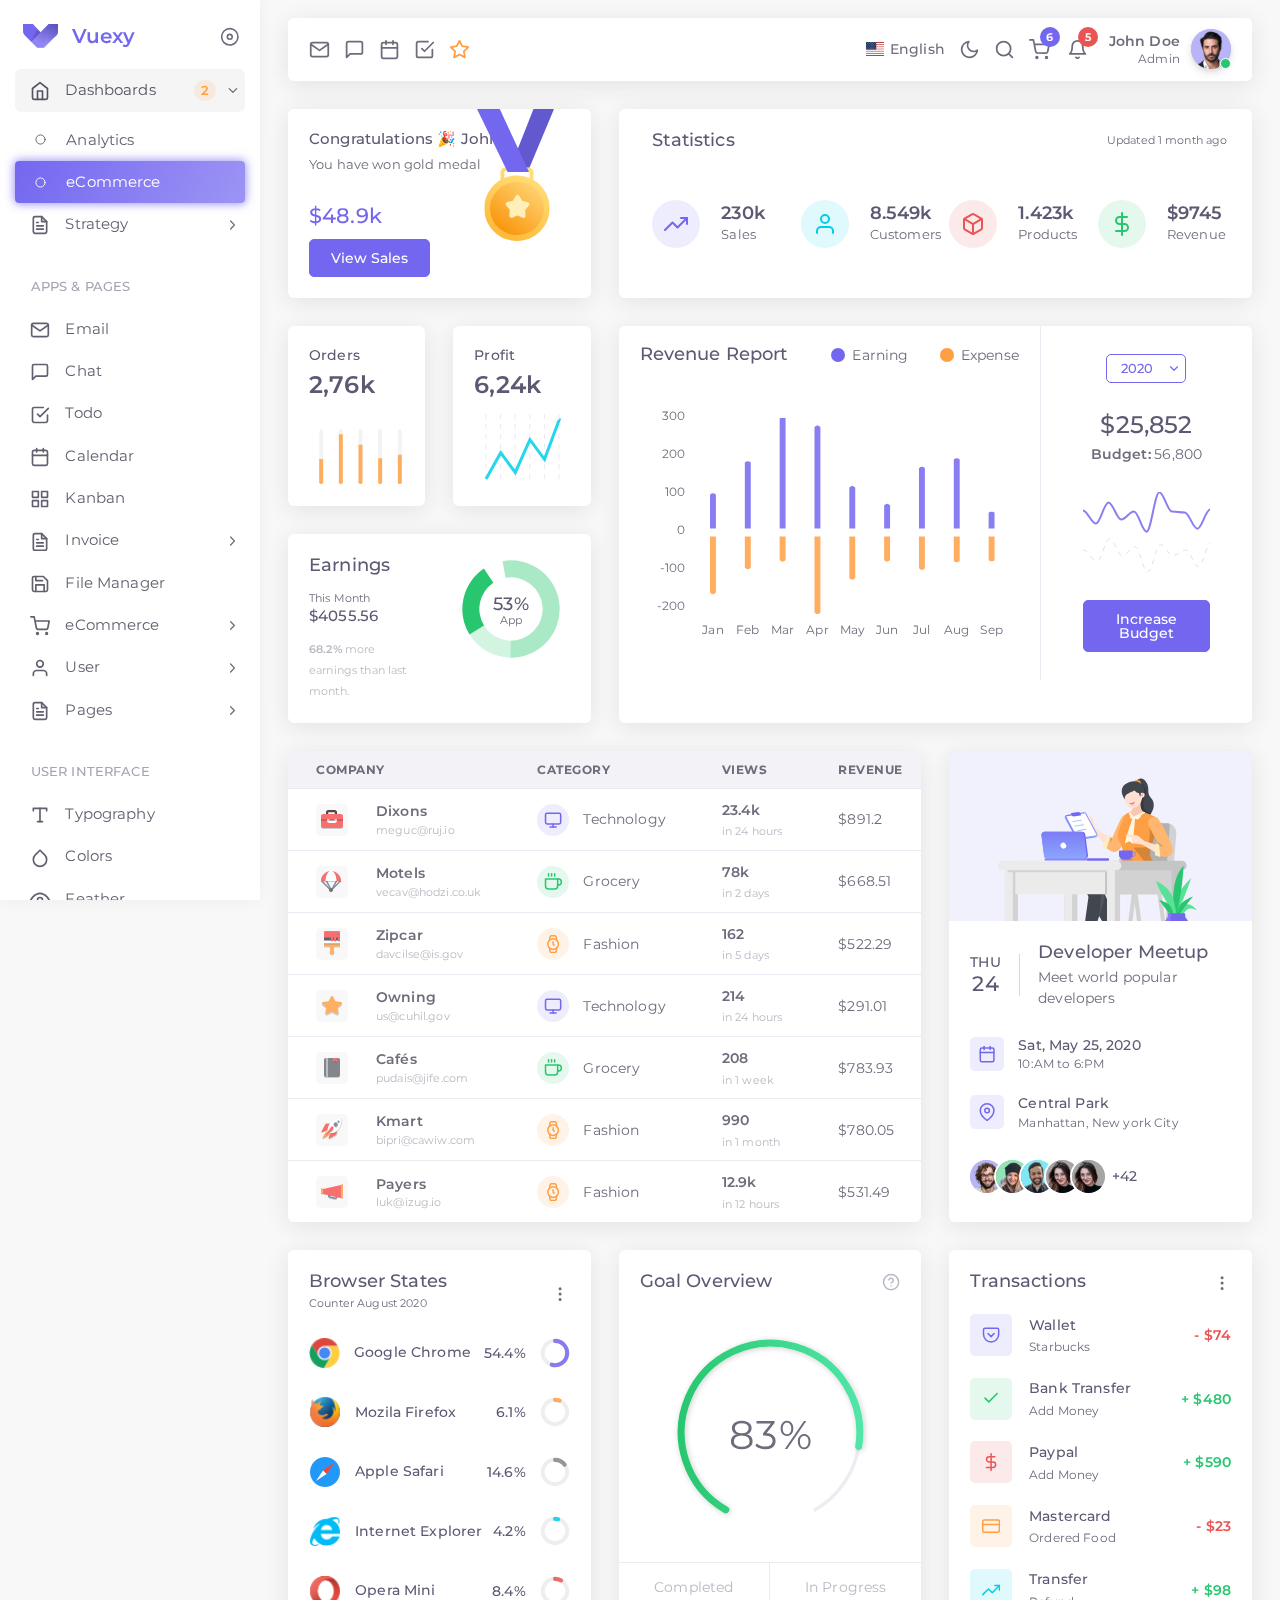
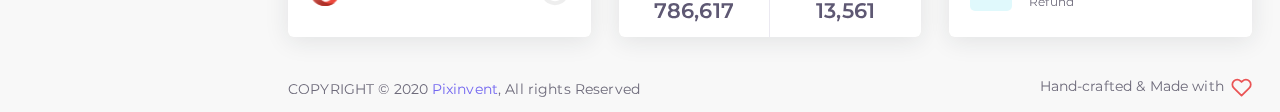
==== index.html @ b820e3ae "Remove unused files" ====
<!DOCTYPE html>
<html class="loading" lang="en" data-textdirection="ltr">
<!-- BEGIN: Head-->

<head>
    <meta http-equiv="Content-Type" content="text/html; charset=UTF-8">
    <meta http-equiv="X-UA-Compatible" content="IE=edge">
    <meta name="viewport" content="width=device-width, initial-scale=1.0, user-scalable=0, minimal-ui">
    <meta name="description" content="Vuexy admin is super flexible, powerful, clean &amp; modern responsive bootstrap 4 admin template with unlimited possibilities.">
    <meta name="keywords" content="admin template, Vuexy admin template, dashboard template, flat admin template, responsive admin template, web app">
    <meta name="author" content="PIXINVENT">
    <title>Sigmoid-7</title>
    <link rel="apple-touch-icon" href="app-assets/images/ico/apple-icon-120.png">
    <link rel="shortcut icon" type="image/x-icon" href="app-assets/images/ico/favicon.ico">
    <link href="https://fonts.googleapis.com/css2?family=Montserrat:ital,wght@0,300;0,400;0,500;0,600;1,400;1,500;1,600" rel="stylesheet">

    <!-- BEGIN: Vendor CSS-->
    <link rel="stylesheet" type="text/css" href="app-assets/vendors/css/vendors.min.css">
    <link rel="stylesheet" type="text/css" href="app-assets/vendors/css/charts/apexcharts.css">
    <link rel="stylesheet" type="text/css" href="app-assets/vendors/css/extensions/toastr.min.css">
    <!-- END: Vendor CSS-->

    <!-- BEGIN: Theme CSS-->
    <link rel="stylesheet" type="text/css" href="app-assets/css/bootstrap.css">
    <link rel="stylesheet" type="text/css" href="app-assets/css/bootstrap-extended.css">
    <link rel="stylesheet" type="text/css" href="app-assets/css/colors.css">
    <link rel="stylesheet" type="text/css" href="app-assets/css/components.css">
    <link rel="stylesheet" type="text/css" href="app-assets/css/themes/dark-layout.css">
    <link rel="stylesheet" type="text/css" href="app-assets/css/themes/bordered-layout.css">
    <link rel="stylesheet" type="text/css" href="app-assets/css/themes/semi-dark-layout.css">

    <!-- BEGIN: Page CSS-->
    <link rel="stylesheet" type="text/css" href="app-assets/css/core/menu/menu-types/vertical-menu.css">
    <link rel="stylesheet" type="text/css" href="app-assets/css/pages/dashboard-ecommerce.css">
    <link rel="stylesheet" type="text/css" href="app-assets/css/plugins/charts/chart-apex.css">
    <link rel="stylesheet" type="text/css" href="app-assets/css/plugins/extensions/ext-component-toastr.css">
    <!-- END: Page CSS-->

    <!-- BEGIN: Custom CSS-->
    <link rel="stylesheet" type="text/css" href="assets/css/style.css">
    <!-- END: Custom CSS-->

</head>
<!-- END: Head-->

<!-- BEGIN: Body-->

<body class="vertical-layout vertical-menu-modern  navbar-floating footer-static  " data-open="click" data-menu="vertical-menu-modern" data-col="">

    <!-- BEGIN: Header-->
    <nav class="header-navbar navbar navbar-expand-lg align-items-center floating-nav navbar-light navbar-shadow">
        <div class="navbar-container d-flex content">
            <div class="bookmark-wrapper d-flex align-items-center">
                <ul class="nav navbar-nav d-xl-none">
                    <li class="nav-item"><a class="nav-link menu-toggle" href="javascript:void(0);"><i class="ficon" data-feather="menu"></i></a></li>
                </ul>
                <ul class="nav navbar-nav bookmark-icons">
                    <li class="nav-item d-none d-lg-block"><a class="nav-link" href="pages/app-email.html" data-toggle="tooltip" data-placement="top" title="Email"><i class="ficon" data-feather="mail"></i></a></li>
                    <li class="nav-item d-none d-lg-block"><a class="nav-link" href="app-chat.html" data-toggle="tooltip" data-placement="top" title="Chat"><i class="ficon" data-feather="message-square"></i></a></li>
                    <li class="nav-item d-none d-lg-block"><a class="nav-link" href="app-calendar.html" data-toggle="tooltip" data-placement="top" title="Calendar"><i class="ficon" data-feather="calendar"></i></a></li>
                    <li class="nav-item d-none d-lg-block"><a class="nav-link" href="app-todo.html" data-toggle="tooltip" data-placement="top" title="Todo"><i class="ficon" data-feather="check-square"></i></a></li>
                </ul>
                <ul class="nav navbar-nav">
                    <li class="nav-item d-none d-lg-block"><a class="nav-link bookmark-star"><i class="ficon text-warning" data-feather="star"></i></a>
                        <div class="bookmark-input search-input">
                            <div class="bookmark-input-icon"><i data-feather="search"></i></div>
                            <input class="form-control input" type="text" placeholder="Bookmark" tabindex="0" data-search="search">
                            <ul class="search-list search-list-bookmark"></ul>
                        </div>
                    </li>
                </ul>
            </div>
            <ul class="nav navbar-nav align-items-center ml-auto">
                <li class="nav-item dropdown dropdown-language"><a class="nav-link dropdown-toggle" id="dropdown-flag" href="javascript:void(0);" data-toggle="dropdown" aria-haspopup="true" aria-expanded="false"><i class="flag-icon flag-icon-us"></i><span class="selected-language">English</span></a>
                    <div class="dropdown-menu dropdown-menu-right" aria-labelledby="dropdown-flag"><a class="dropdown-item" href="javascript:void(0);" data-language="en"><i class="flag-icon flag-icon-us"></i> English</a><a class="dropdown-item" href="javascript:void(0);" data-language="fr"><i class="flag-icon flag-icon-fr"></i> French</a><a class="dropdown-item" href="javascript:void(0);" data-language="de"><i class="flag-icon flag-icon-de"></i> German</a><a class="dropdown-item" href="javascript:void(0);" data-language="pt"><i class="flag-icon flag-icon-pt"></i> Portuguese</a></div>
                </li>
                <li class="nav-item d-none d-lg-block"><a class="nav-link nav-link-style"><i class="ficon" data-feather="moon"></i></a></li>
                <li class="nav-item nav-search"><a class="nav-link nav-link-search"><i class="ficon" data-feather="search"></i></a>
                    <div class="search-input">
                        <div class="search-input-icon"><i data-feather="search"></i></div>
                        <input class="form-control input" type="text" placeholder="Explore Vuexy..." tabindex="-1" data-search="search">
                        <div class="search-input-close"><i data-feather="x"></i></div>
                        <ul class="search-list search-list-main"></ul>
                    </div>
                </li>
                <li class="nav-item dropdown dropdown-cart mr-25"><a class="nav-link" href="javascript:void(0);" data-toggle="dropdown"><i class="ficon" data-feather="shopping-cart"></i><span class="badge badge-pill badge-primary badge-up cart-item-count">6</span></a>
                    <ul class="dropdown-menu dropdown-menu-media dropdown-menu-right">
                        <li class="dropdown-menu-header">
                            <div class="dropdown-header d-flex">
                                <h4 class="notification-title mb-0 mr-auto">My Cart</h4>
                                <div class="badge badge-pill badge-light-primary">4 Items</div>
                            </div>
                        </li>
                        <li class="scrollable-container media-list">
                            <div class="media align-items-center"><img class="d-block rounded mr-1" src="app-assets/images/pages/eCommerce/1.png" alt="donuts" width="62">
                                <div class="media-body"><i class="ficon cart-item-remove" data-feather="x"></i>
                                    <div class="media-heading">
                                        <h6 class="cart-item-title"><a class="text-body" href="app-ecommerce-details.html"> Apple watch 5</a></h6><small class="cart-item-by">By Apple</small>
                                    </div>
                                    <div class="cart-item-qty">
                                        <div class="input-group">
                                            <input class="touchspin-cart" type="number" value="1">
                                        </div>
                                    </div>
                                    <h5 class="cart-item-price">$374.90</h5>
                                </div>
                            </div>
                            <div class="media align-items-center"><img class="d-block rounded mr-1" src="app-assets/images/pages/eCommerce/7.png" alt="donuts" width="62">
                                <div class="media-body"><i class="ficon cart-item-remove" data-feather="x"></i>
                                    <div class="media-heading">
                                        <h6 class="cart-item-title"><a class="text-body" href="app-ecommerce-details.html"> Google Home Mini</a></h6><small class="cart-item-by">By Google</small>
                                    </div>
                                    <div class="cart-item-qty">
                                        <div class="input-group">
                                            <input class="touchspin-cart" type="number" value="3">
                                        </div>
                                    </div>
                                    <h5 class="cart-item-price">$129.40</h5>
                                </div>
                            </div>
                            <div class="media align-items-center"><img class="d-block rounded mr-1" src="app-assets/images/pages/eCommerce/2.png" alt="donuts" width="62">
                                <div class="media-body"><i class="ficon cart-item-remove" data-feather="x"></i>
                                    <div class="media-heading">
                                        <h6 class="cart-item-title"><a class="text-body" href="app-ecommerce-details.html"> iPhone 11 Pro</a></h6><small class="cart-item-by">By Apple</small>
                                    </div>
                                    <div class="cart-item-qty">
                                        <div class="input-group">
                                            <input class="touchspin-cart" type="number" value="2">
                                        </div>
                                    </div>
                                    <h5 class="cart-item-price">$699.00</h5>
                                </div>
                            </div>
                            <div class="media align-items-center"><img class="d-block rounded mr-1" src="app-assets/images/pages/eCommerce/3.png" alt="donuts" width="62">
                                <div class="media-body"><i class="ficon cart-item-remove" data-feather="x"></i>
                                    <div class="media-heading">
                                        <h6 class="cart-item-title"><a class="text-body" href="app-ecommerce-details.html"> iMac Pro</a></h6><small class="cart-item-by">By Apple</small>
                                    </div>
                                    <div class="cart-item-qty">
                                        <div class="input-group">
                                            <input class="touchspin-cart" type="number" value="1">
                                        </div>
                                    </div>
                                    <h5 class="cart-item-price">$4,999.00</h5>
                                </div>
                            </div>
                            <div class="media align-items-center"><img class="d-block rounded mr-1" src="app-assets/images/pages/eCommerce/5.png" alt="donuts" width="62">
                                <div class="media-body"><i class="ficon cart-item-remove" data-feather="x"></i>
                                    <div class="media-heading">
                                        <h6 class="cart-item-title"><a class="text-body" href="app-ecommerce-details.html"> MacBook Pro</a></h6><small class="cart-item-by">By Apple</small>
                                    </div>
                                    <div class="cart-item-qty">
                                        <div class="input-group">
                                            <input class="touchspin-cart" type="number" value="1">
                                        </div>
                                    </div>
                                    <h5 class="cart-item-price">$2,999.00</h5>
                                </div>
                            </div>
                        </li>
                        <li class="dropdown-menu-footer">
                            <div class="d-flex justify-content-between mb-1">
                                <h6 class="font-weight-bolder mb-0">Total:</h6>
                                <h6 class="text-primary font-weight-bolder mb-0">$10,999.00</h6>
                            </div><a class="btn btn-primary btn-block" href="app-ecommerce-checkout.html">Checkout</a>
                        </li>
                    </ul>
                </li>
                <li class="nav-item dropdown dropdown-notification mr-25"><a class="nav-link" href="javascript:void(0);" data-toggle="dropdown"><i class="ficon" data-feather="bell"></i><span class="badge badge-pill badge-danger badge-up">5</span></a>
                    <ul class="dropdown-menu dropdown-menu-media dropdown-menu-right">
                        <li class="dropdown-menu-header">
                            <div class="dropdown-header d-flex">
                                <h4 class="notification-title mb-0 mr-auto">Notifications</h4>
                                <div class="badge badge-pill badge-light-primary">6 New</div>
                            </div>
                        </li>
                        <li class="scrollable-container media-list"><a class="d-flex" href="javascript:void(0)">
                                <div class="media d-flex align-items-start">
                                    <div class="media-left">
                                        <div class="avatar"><img src="app-assets/images/portrait/small/avatar-s-15.jpg" alt="avatar" width="32" height="32"></div>
                                    </div>
                                    <div class="media-body">
                                        <p class="media-heading"><span class="font-weight-bolder">Congratulation Sam 🎉</span>winner!</p><small class="notification-text"> Won the monthly best seller badge.</small>
                                    </div>
                                </div>
                            </a><a class="d-flex" href="javascript:void(0)">
                                <div class="media d-flex align-items-start">
                                    <div class="media-left">
                                        <div class="avatar"><img src="app-assets/images/portrait/small/avatar-s-3.jpg" alt="avatar" width="32" height="32"></div>
                                    </div>
                                    <div class="media-body">
                                        <p class="media-heading"><span class="font-weight-bolder">New message</span>&nbsp;received</p><small class="notification-text"> You have 10 unread messages</small>
                                    </div>
                                </div>
                            </a><a class="d-flex" href="javascript:void(0)">
                                <div class="media d-flex align-items-start">
                                    <div class="media-left">
                                        <div class="avatar bg-light-danger">
                                            <div class="avatar-content">MD</div>
                                        </div>
                                    </div>
                                    <div class="media-body">
                                        <p class="media-heading"><span class="font-weight-bolder">Revised Order 👋</span>&nbsp;checkout</p><small class="notification-text"> MD Inc. order updated</small>
                                    </div>
                                </div>
                            </a>
                            <div class="media d-flex align-items-center">
                                <h6 class="font-weight-bolder mr-auto mb-0">System Notifications</h6>
                                <div class="custom-control custom-control-primary custom-switch">
                                    <input class="custom-control-input" id="systemNotification" type="checkbox" checked="">
                                    <label class="custom-control-label" for="systemNotification"></label>
                                </div>
                            </div><a class="d-flex" href="javascript:void(0)">
                                <div class="media d-flex align-items-start">
                                    <div class="media-left">
                                        <div class="avatar bg-light-danger">
                                            <div class="avatar-content"><i class="avatar-icon" data-feather="x"></i></div>
                                        </div>
                                    </div>
                                    <div class="media-body">
                                        <p class="media-heading"><span class="font-weight-bolder">Server down</span>&nbsp;registered</p><small class="notification-text"> USA Server is down due to hight CPU usage</small>
                                    </div>
                                </div>
                            </a><a class="d-flex" href="javascript:void(0)">
                                <div class="media d-flex align-items-start">
                                    <div class="media-left">
                                        <div class="avatar bg-light-success">
                                            <div class="avatar-content"><i class="avatar-icon" data-feather="check"></i></div>
                                        </div>
                                    </div>
                                    <div class="media-body">
                                        <p class="media-heading"><span class="font-weight-bolder">Sales report</span>&nbsp;generated</p><small class="notification-text"> Last month sales report generated</small>
                                    </div>
                                </div>
                            </a><a class="d-flex" href="javascript:void(0)">
                                <div class="media d-flex align-items-start">
                                    <div class="media-left">
                                        <div class="avatar bg-light-warning">
                                            <div class="avatar-content"><i class="avatar-icon" data-feather="alert-triangle"></i></div>
                                        </div>
                                    </div>
                                    <div class="media-body">
                                        <p class="media-heading"><span class="font-weight-bolder">High memory</span>&nbsp;usage</p><small class="notification-text"> BLR Server using high memory</small>
                                    </div>
                                </div>
                            </a>
                        </li>
                        <li class="dropdown-menu-footer"><a class="btn btn-primary btn-block" href="javascript:void(0)">Read all notifications</a></li>
                    </ul>
                </li>
                <li class="nav-item dropdown dropdown-user"><a class="nav-link dropdown-toggle dropdown-user-link" id="dropdown-user" href="javascript:void(0);" data-toggle="dropdown" aria-haspopup="true" aria-expanded="false">
                        <div class="user-nav d-sm-flex d-none"><span class="user-name font-weight-bolder">John Doe</span><span class="user-status">Admin</span></div><span class="avatar"><img class="round" src="app-assets/images/portrait/small/avatar-s-11.jpg" alt="avatar" height="40" width="40"><span class="avatar-status-online"></span></span>
                    </a>
                    <div class="dropdown-menu dropdown-menu-right" aria-labelledby="dropdown-user"><a class="dropdown-item" href="page-profile.html"><i class="mr-50" data-feather="user"></i> Profile</a><a class="dropdown-item" href="app-email.html"><i class="mr-50" data-feather="mail"></i> Inbox</a><a class="dropdown-item" href="app-todo.html"><i class="mr-50" data-feather="check-square"></i> Task</a><a class="dropdown-item" href="app-chat.html"><i class="mr-50" data-feather="message-square"></i> Chats</a>
                        <div class="dropdown-divider"></div><a class="dropdown-item" href="page-account-settings.html"><i class="mr-50" data-feather="settings"></i> Settings</a><a class="dropdown-item" href="page-pricing.html"><i class="mr-50" data-feather="credit-card"></i> Pricing</a><a class="dropdown-item" href="page-faq.html"><i class="mr-50" data-feather="help-circle"></i> FAQ</a><a class="dropdown-item" href="page-auth-login-v2.html"><i class="mr-50" data-feather="power"></i> Logout</a>
                    </div>
                </li>
            </ul>
        </div>
    </nav>
    <ul class="main-search-list-defaultlist d-none">
        <li class="d-flex align-items-center"><a href="javascript:void(0);">
                <h6 class="section-label mt-75 mb-0">Files</h6>
            </a></li>
        <li class="auto-suggestion"><a class="d-flex align-items-center justify-content-between w-100" href="app-file-manager.html">
                <div class="d-flex">
                    <div class="mr-75"><img src="app-assets/images/icons/xls.png" alt="png" height="32"></div>
                    <div class="search-data">
                        <p class="search-data-title mb-0">Two new item submitted</p><small class="text-muted">Marketing Manager</small>
                    </div>
                </div><small class="search-data-size mr-50 text-muted">&apos;17kb</small>
            </a></li>
        <li class="auto-suggestion"><a class="d-flex align-items-center justify-content-between w-100" href="app-file-manager.html">
                <div class="d-flex">
                    <div class="mr-75"><img src="app-assets/images/icons/jpg.png" alt="png" height="32"></div>
                    <div class="search-data">
                        <p class="search-data-title mb-0">52 JPG file Generated</p><small class="text-muted">FontEnd Developer</small>
                    </div>
                </div><small class="search-data-size mr-50 text-muted">&apos;11kb</small>
            </a></li>
        <li class="auto-suggestion"><a class="d-flex align-items-center justify-content-between w-100" href="app-file-manager.html">
                <div class="d-flex">
                    <div class="mr-75"><img src="app-assets/images/icons/pdf.png" alt="png" height="32"></div>
                    <div class="search-data">
                        <p class="search-data-title mb-0">25 PDF File Uploaded</p><small class="text-muted">Digital Marketing Manager</small>
                    </div>
                </div><small class="search-data-size mr-50 text-muted">&apos;150kb</small>
            </a></li>
        <li class="auto-suggestion"><a class="d-flex align-items-center justify-content-between w-100" href="app-file-manager.html">
                <div class="d-flex">
                    <div class="mr-75"><img src="app-assets/images/icons/doc.png" alt="png" height="32"></div>
                    <div class="search-data">
                        <p class="search-data-title mb-0">Anna_Strong.doc</p><small class="text-muted">Web Designer</small>
                    </div>
                </div><small class="search-data-size mr-50 text-muted">&apos;256kb</small>
            </a></li>
        <li class="d-flex align-items-center"><a href="javascript:void(0);">
                <h6 class="section-label mt-75 mb-0">Members</h6>
            </a></li>
        <li class="auto-suggestion"><a class="d-flex align-items-center justify-content-between py-50 w-100" href="app-user-view.html">
                <div class="d-flex align-items-center">
                    <div class="avatar mr-75"><img src="app-assets/images/portrait/small/avatar-s-8.jpg" alt="png" height="32"></div>
                    <div class="search-data">
                        <p class="search-data-title mb-0">John Doe</p><small class="text-muted">UI designer</small>
                    </div>
                </div>
            </a></li>
        <li class="auto-suggestion"><a class="d-flex align-items-center justify-content-between py-50 w-100" href="app-user-view.html">
                <div class="d-flex align-items-center">
                    <div class="avatar mr-75"><img src="app-assets/images/portrait/small/avatar-s-1.jpg" alt="png" height="32"></div>
                    <div class="search-data">
                        <p class="search-data-title mb-0">Michal Clark</p><small class="text-muted">FontEnd Developer</small>
                    </div>
                </div>
            </a></li>
        <li class="auto-suggestion"><a class="d-flex align-items-center justify-content-between py-50 w-100" href="app-user-view.html">
                <div class="d-flex align-items-center">
                    <div class="avatar mr-75"><img src="app-assets/images/portrait/small/avatar-s-14.jpg" alt="png" height="32"></div>
                    <div class="search-data">
                        <p class="search-data-title mb-0">Milena Gibson</p><small class="text-muted">Digital Marketing Manager</small>
                    </div>
                </div>
            </a></li>
        <li class="auto-suggestion"><a class="d-flex align-items-center justify-content-between py-50 w-100" href="app-user-view.html">
                <div class="d-flex align-items-center">
                    <div class="avatar mr-75"><img src="app-assets/images/portrait/small/avatar-s-6.jpg" alt="png" height="32"></div>
                    <div class="search-data">
                        <p class="search-data-title mb-0">Anna Strong</p><small class="text-muted">Web Designer</small>
                    </div>
                </div>
            </a></li>
    </ul>
    <ul class="main-search-list-defaultlist-other-list d-none">
        <li class="auto-suggestion justify-content-between"><a class="d-flex align-items-center justify-content-between w-100 py-50">
                <div class="d-flex justify-content-start"><span class="mr-75" data-feather="alert-circle"></span><span>No results found.</span></div>
            </a></li>
    </ul>
    <!-- END: Header-->


    <!-- BEGIN: Main Menu-->
    <div class="main-menu menu-fixed menu-light menu-accordion menu-shadow" data-scroll-to-active="true">
        <div class="navbar-header">
            <ul class="nav navbar-nav flex-row">
                <li class="nav-item mr-auto"><a class="navbar-brand" href="html/ltr/vertical-menu-template/index.html"><span class="brand-logo">
                            <svg viewbox="0 0 139 95" version="1.1" xmlns="http://www.w3.org/2000/svg" xmlns:xlink="http://www.w3.org/1999/xlink" height="24">
                                <defs>
                                    <lineargradient id="linearGradient-1" x1="100%" y1="10.5120544%" x2="50%" y2="89.4879456%">
                                        <stop stop-color="#000000" offset="0%"></stop>
                                        <stop stop-color="#FFFFFF" offset="100%"></stop>
                                    </lineargradient>
                                    <lineargradient id="linearGradient-2" x1="64.0437835%" y1="46.3276743%" x2="37.373316%" y2="100%">
                                        <stop stop-color="#EEEEEE" stop-opacity="0" offset="0%"></stop>
                                        <stop stop-color="#FFFFFF" offset="100%"></stop>
                                    </lineargradient>
                                </defs>
                                <g id="Page-1" stroke="none" stroke-width="1" fill="none" fill-rule="evenodd">
                                    <g id="Artboard" transform="translate(-400.000000, -178.000000)">
                                        <g id="Group" transform="translate(400.000000, 178.000000)">
                                            <path class="text-primary" id="Path" d="M-5.68434189e-14,2.84217094e-14 L39.1816085,2.84217094e-14 L69.3453773,32.2519224 L101.428699,2.84217094e-14 L138.784583,2.84217094e-14 L138.784199,29.8015838 C137.958931,37.3510206 135.784352,42.5567762 132.260463,45.4188507 C128.736573,48.2809251 112.33867,64.5239941 83.0667527,94.1480575 L56.2750821,94.1480575 L6.71554594,44.4188507 C2.46876683,39.9813776 0.345377275,35.1089553 0.345377275,29.8015838 C0.345377275,24.4942122 0.230251516,14.560351 -5.68434189e-14,2.84217094e-14 Z" style="fill:currentColor"></path>
                                            <path id="Path1" d="M69.3453773,32.2519224 L101.428699,1.42108547e-14 L138.784583,1.42108547e-14 L138.784199,29.8015838 C137.958931,37.3510206 135.784352,42.5567762 132.260463,45.4188507 C128.736573,48.2809251 112.33867,64.5239941 83.0667527,94.1480575 L56.2750821,94.1480575 L32.8435758,70.5039241 L69.3453773,32.2519224 Z" fill="url(#linearGradient-1)" opacity="0.2"></path>
                                            <polygon id="Path-2" fill="#000000" opacity="0.049999997" points="69.3922914 32.4202615 32.8435758 70.5039241 54.0490008 16.1851325"></polygon>
                                            <polygon id="Path-21" fill="#000000" opacity="0.099999994" points="69.3922914 32.4202615 32.8435758 70.5039241 58.3683556 20.7402338"></polygon>
                                            <polygon id="Path-3" fill="url(#linearGradient-2)" opacity="0.099999994" points="101.428699 0 83.0667527 94.1480575 130.378721 47.0740288"></polygon>
                                        </g>
                                    </g>
                                </g>
                            </svg></span>
                        <h2 class="brand-text">Vuexy</h2>
                    </a></li>
                <li class="nav-item nav-toggle"><a class="nav-link modern-nav-toggle pr-0" data-toggle="collapse"><i class="d-block d-xl-none text-primary toggle-icon font-medium-4" data-feather="x"></i><i class="d-none d-xl-block collapse-toggle-icon font-medium-4  text-primary" data-feather="disc" data-ticon="disc"></i></a></li>
            </ul>
        </div>
        <div class="shadow-bottom"></div>
        <div class="main-menu-content">
            <ul class="navigation navigation-main" id="main-menu-navigation" data-menu="menu-navigation">
                <li class=" nav-item"><a class="d-flex align-items-center" href="index.html"><i data-feather="home"></i><span class="menu-title text-truncate" data-i18n="Dashboards">Dashboards</span><span class="badge badge-light-warning badge-pill ml-auto mr-1">2</span></a>
                    <ul class="menu-content">
                        <li><a class="d-flex align-items-center" href="dashboard-analytics.html"><i data-feather="circle"></i><span class="menu-item text-truncate" data-i18n="Analytics">Analytics</span></a>
                        </li>
                        <li class="active"><a class="d-flex align-items-center" href="dashboard-ecommerce.html"><i data-feather="circle"></i><span class="menu-item text-truncate" data-i18n="eCommerce">eCommerce</span></a>
                        </li>
                    </ul>
                </li>
                <!-- Start new pages -->
                
                
                <!-- <li class=" navigation-header">
                    <span data-i18n="Strategy">Strategy</span>
                    <i data-feather="more-horizontal"></i>
                </li>
                
                <li class=" nav-item">
                    <a class="d-flex align-items-center" href="app-daily-price-ranking.html">
                        <i data-feather="circle"></i>
                        <span class="menu-title text-truncate" data-i18n="Daily-Price-Ranking">
                            Daily Price Ranking
                        </span>
                    </a>
                </li>
                <li class=" nav-item">
                    <a class="d-flex align-items-center" href="app-momentum-builders.html">
                        <i data-feather="circle"></i>
                        <span class="menu-title text-truncate" data-i18n="Momentum-Builders">
                            Momentum Builders
                        </span>
                    </a>
                </li>
                <li class=" nav-item">
                    <a class="d-flex align-items-center" href="app-weekly-price-ranking.html">
                        <i data-feather="circle"></i>
                        <span class="menu-title text-truncate" data-i18n="Weekly-Price-Ranking">
                            Weekly Price Ranking
                        </span>
                    </a>
                </li>
                <li class=" nav-item">
                    <a class="d-flex align-items-center" href="app-volume-rankings.html">
                        <i data-feather="circle"></i>
                        <span class="menu-title text-truncate" data-i18n="Volume-Rankings">
                            Volume Rankings
                        </span>
                    </a>
                </li>
                <li class=" nav-item">
                    <a class="d-flex align-items-center" href="app-pre-market.html">
                        <i data-feather="circle"></i>
                        <span class="menu-title text-truncate" data-i18n="Pre-market">
                            Pre-market
                        </span>
                    </a>
                </li>
                <li class=" nav-item">
                    <a class="d-flex align-items-center" href="app-lock-up-expiry.html">
                        <i data-feather="circle"></i>
                        <span class="menu-title text-truncate" data-i18n="Lock-up-Expiry">
                            Lock-up Expiry
                        </span>
                    </a>
                </li>
                <li class=" nav-item">
                    <a class="d-flex align-items-center" href="app-ipo-list-dates.html">
                        <i data-feather="circle"></i>
                        <span class="menu-title text-truncate" data-i18n="IPO-List-Dates">
                            IPO List Dates
                        </span>
                    </a>
                </li>
                <li class=" nav-item">
                    <a class="d-flex align-items-center" href="app-insider-trades.html">
                        <i data-feather="circle"></i>
                        <span class="menu-title text-truncate" data-i18n="Insider-Trades">
                            Insider Trades
                        </span>
                    </a>
                </li>
                <li class=" nav-item">
                    <a class="d-flex align-items-center" href="app-over-bought.html">
                        <i data-feather="circle"></i>
                        <span class="menu-title text-truncate" data-i18n="Over-bought">
                            Over-bought
                        </span>
                    </a>
                </li>
                <li class=" nav-item">
                    <a class="d-flex align-items-center" href="app-unusual-option-volumes.html">
                        <i data-feather="circle"></i>
                        <span class="menu-title text-truncate" data-i18n="Unusual-Option-Volumes">
                            Unusual Option Volumes
                        </span>
                    </a>
                </li>
                <li class=" nav-item">
                    <a class="d-flex align-items-center" href="app-short-interests.html">
                        <i data-feather="circle"></i>
                        <span class="menu-title text-truncate" data-i18n="Short-Interests">
                            Short Interests
                        </span>
                    </a>
                </li>
                <li class=" nav-item">
                    <a class="d-flex align-items-center" href="app-spac.html">
                        <i data-feather="circle"></i>
                        <span class="menu-title text-truncate" data-i18n="SPAC">
                            SPAC
                        </span>
                    </a>
                </li>
                <li class=" nav-item">
                    <a class="d-flex align-items-center" href="app-sectorial-momentum.html">
                        <i data-feather="circle"></i>
                        <span class="menu-title text-truncate" data-i18n="Sectorial-Momentum">
                            Sectorial Momentum
                        </span>
                    </a>
                </li>
                <li class=" nav-item">
                    <a class="d-flex align-items-center" href="app-earnings-report.html">
                        <i data-feather="circle"></i>
                        <span class="menu-title text-truncate" data-i18n="Earnings-report">
                            Earnings report
                        </span>
                    </a>
                </li> -->

                <!-- dsnkvndsk -->


                <li class=" nav-item"><a class="d-flex align-items-center" href="#"><i data-feather="file-text"></i><span
                            class="menu-title text-truncate" data-i18n="Strategy">Strategy</span></a>
                    <ul class="menu-content">
                        <li class=" nav-item">
                            <a class="d-flex align-items-center" href="app-daily-price-ranking.html">
                                <i data-feather="circle"></i>
                                <span class="menu-item text-truncate" data-i18n="Daily-Price-Ranking">
                                    Daily Price Ranking
                                </span>
                            </a>
                        </li>
                        <li class=" nav-item">
                            <a class="d-flex align-items-center" href="app-momentum-builders.html">
                                <i data-feather="circle"></i>
                                <span class="menu-item text-truncate" data-i18n="Momentum-Builders">
                                    Momentum Builders
                                </span>
                            </a>
                        </li>
                        <li class=" nav-item">
                            <a class="d-flex align-items-center" href="app-weekly-price-ranking.html">
                                <i data-feather="circle"></i>
                                <span class="menu-item text-truncate" data-i18n="Weekly-Price-Ranking">
                                    Weekly Price Ranking
                                </span>
                            </a>
                        </li>
                        <li class=" nav-item">
                            <a class="d-flex align-items-center" href="app-volume-rankings.html">
                                <i data-feather="circle"></i>
                                <span class="menu-item text-truncate" data-i18n="Volume-Rankings">
                                    Volume Rankings
                                </span>
                            </a>
                        </li>
                        <li class=" nav-item">
                            <a class="d-flex align-items-center" href="app-pre-market.html">
                                <i data-feather="circle"></i>
                                <span class="menu-item text-truncate" data-i18n="Pre-market">
                                    Pre-market
                                </span>
                            </a>
                        </li>
                        <li class=" nav-item">
                            <a class="d-flex align-items-center" href="app-lock-up-expiry.html">
                                <i data-feather="circle"></i>
                                <span class="menu-item text-truncate" data-i18n="Lock-up-Expiry">
                                    Lock-up Expiry
                                </span>
                            </a>
                        </li>
                        <li class=" nav-item">
                            <a class="d-flex align-items-center" href="app-ipo-list-dates.html">
                                <i data-feather="circle"></i>
                                <span class="menu-item text-truncate" data-i18n="IPO-List-Dates">
                                    IPO List Dates
                                </span>
                            </a>
                        </li>
                        <li class=" nav-item">
                            <a class="d-flex align-items-center" href="app-insider-trades.html">
                                <i data-feather="circle"></i>
                                <span class="menu-item text-truncate" data-i18n="Insider-Trades">
                                    Insider Trades
                                </span>
                            </a>
                        </li>
                        <li class=" nav-item">
                            <a class="d-flex align-items-center" href="app-over-bought.html">
                                <i data-feather="circle"></i>
                                <span class="menu-item text-truncate" data-i18n="Over-bought">
                                    Over-bought
                                </span>
                            </a>
                        </li>
                        <li class=" nav-item">
                            <a class="d-flex align-items-center" href="app-unusual-option-volumes.html">
                                <i data-feather="circle"></i>
                                <span class="menu-item text-truncate" data-i18n="Unusual-Option-Volumes">
                                    Unusual Option Volumes
                                </span>
                            </a>
                        </li>
                        <li class=" nav-item">
                            <a class="d-flex align-items-center" href="app-short-interests.html">
                                <i data-feather="circle"></i>
                                <span class="menu-item text-truncate" data-i18n="Short-Interests">
                                    Short Interests
                                </span>
                            </a>
                        </li>
                        <li class=" nav-item">
                            <a class="d-flex align-items-center" href="app-spac.html">
                                <i data-feather="circle"></i>
                                <span class="menu-item text-truncate" data-i18n="SPAC">
                                    SPAC
                                </span>
                            </a>
                        </li>
                        <li class=" nav-item">
                            <a class="d-flex align-items-center" href="app-sectorial-momentum.html">
                                <i data-feather="circle"></i>
                                <span class="menu-item text-truncate" data-i18n="Sectorial-Momentum">
                                    Sectorial Momentum
                                </span>
                            </a>
                        </li>
                        <li class=" nav-item">
                            <a class="d-flex align-items-center" href="app-earnings-report.html">
                                <i data-feather="circle"></i>
                                <span class="menu-item text-truncate" data-i18n="Earnings-report">
                                    Earnings report
                                </span>
                            </a>
                        </li>
                    </ul>
                </li>



                <!-- kdnklncsa -->



                <!-- End new pages -->

                <li class=" navigation-header">
                    <span data-i18n="Apps &amp; Pages">Apps &amp; Pages</span>
                    <i data-feather="more-horizontal"></i>
                </li>
                <li class=" nav-item">
                    <a class="d-flex align-items-center" href="app-email.html">
                        <i data-feather="mail"></i><span class="menu-title text-truncate" data-i18n="Email">Email</span>
                    </a>
                </li>
                <li class=" nav-item"><a class="d-flex align-items-center" href="app-chat.html"><i data-feather="message-square"></i><span class="menu-title text-truncate" data-i18n="Chat">Chat</span></a>
                </li>
                <li class=" nav-item"><a class="d-flex align-items-center" href="app-todo.html"><i data-feather="check-square"></i><span class="menu-title text-truncate" data-i18n="Todo">Todo</span></a>
                </li>
                <li class=" nav-item"><a class="d-flex align-items-center" href="app-calendar.html"><i data-feather="calendar"></i><span class="menu-title text-truncate" data-i18n="Calendar">Calendar</span></a>
                </li>
                <li class=" nav-item"><a class="d-flex align-items-center" href="app-kanban.html"><i data-feather="grid"></i><span class="menu-title text-truncate" data-i18n="Kanban">Kanban</span></a>
                </li>
                <li class=" nav-item"><a class="d-flex align-items-center" href="#"><i data-feather="file-text"></i><span class="menu-title text-truncate" data-i18n="Invoice">Invoice</span></a>
                    <ul class="menu-content">
                        <li><a class="d-flex align-items-center" href="app-invoice-list.html"><i data-feather="circle"></i><span class="menu-item text-truncate" data-i18n="List">List</span></a>
                        </li>
                        <li><a class="d-flex align-items-center" href="app-invoice-preview.html"><i data-feather="circle"></i><span class="menu-item text-truncate" data-i18n="Preview">Preview</span></a>
                        </li>
                        <li><a class="d-flex align-items-center" href="app-invoice-edit.html"><i data-feather="circle"></i><span class="menu-item text-truncate" data-i18n="Edit">Edit</span></a>
                        </li>
                        <li><a class="d-flex align-items-center" href="app-invoice-add.html"><i data-feather="circle"></i><span class="menu-item text-truncate" data-i18n="Add">Add</span></a>
                        </li>
                    </ul>
                </li>
                <li class=" nav-item"><a class="d-flex align-items-center" href="app-file-manager.html"><i data-feather="save"></i><span class="menu-title text-truncate" data-i18n="File Manager">File Manager</span></a>
                </li>
                <li class=" nav-item"><a class="d-flex align-items-center" href="#"><i data-feather="shopping-cart"></i><span class="menu-title text-truncate" data-i18n="eCommerce">eCommerce</span></a>
                    <ul class="menu-content">
                        <li><a class="d-flex align-items-center" href="app-ecommerce-shop.html"><i data-feather="circle"></i><span class="menu-item text-truncate" data-i18n="Shop">Shop</span></a>
                        </li>
                        <li><a class="d-flex align-items-center" href="app-ecommerce-details.html"><i data-feather="circle"></i><span class="menu-item text-truncate" data-i18n="Details">Details</span></a>
                        </li>
                        <li><a class="d-flex align-items-center" href="app-ecommerce-wishlist.html"><i data-feather="circle"></i><span class="menu-item text-truncate" data-i18n="Wish List">Wish List</span></a>
                        </li>
                        <li><a class="d-flex align-items-center" href="app-ecommerce-checkout.html"><i data-feather="circle"></i><span class="menu-item text-truncate" data-i18n="Checkout">Checkout</span></a>
                        </li>
                    </ul>
                </li>
                <li class=" nav-item"><a class="d-flex align-items-center" href="#"><i data-feather="user"></i><span class="menu-title text-truncate" data-i18n="User">User</span></a>
                    <ul class="menu-content">
                        <li><a class="d-flex align-items-center" href="app-user-list.html"><i data-feather="circle"></i><span class="menu-item text-truncate" data-i18n="List">List</span></a>
                        </li>
                        <li><a class="d-flex align-items-center" href="app-user-view.html"><i data-feather="circle"></i><span class="menu-item text-truncate" data-i18n="View">View</span></a>
                        </li>
                        <li><a class="d-flex align-items-center" href="app-user-edit.html"><i data-feather="circle"></i><span class="menu-item text-truncate" data-i18n="Edit">Edit</span></a>
                        </li>
                    </ul>
                </li>
                <li class=" nav-item"><a class="d-flex align-items-center" href="#"><i data-feather="file-text"></i><span class="menu-title text-truncate" data-i18n="Pages">Pages</span></a>
                    <ul class="menu-content">
                        <li><a class="d-flex align-items-center" href="#"><i data-feather="circle"></i><span class="menu-item text-truncate" data-i18n="Authentication">Authentication</span></a>
                            <ul class="menu-content">
                                <li><a class="d-flex align-items-center" href="page-auth-login-v1.html" target="_blank"><span class="menu-item text-truncate" data-i18n="LoginV1">Login v1</span></a>
                                </li>
                                <li><a class="d-flex align-items-center" href="page-auth-login-v2.html" target="_blank"><span class="menu-item text-truncate" data-i18n="LoginV2">Login v2</span></a>
                                </li>
                                <li><a class="d-flex align-items-center" href="page-auth-register-v1.html" target="_blank"><span class="menu-item text-truncate" data-i18n="RegisterV1">Register v1</span></a>
                                </li>
                                <li><a class="d-flex align-items-center" href="page-auth-register-v2.html" target="_blank"><span class="menu-item text-truncate" data-i18n="RegisterV2">Register v2</span></a>
                                </li>
                                <li><a class="d-flex align-items-center" href="page-auth-forgot-password-v1.html" target="_blank"><span class="menu-item text-truncate" data-i18n="ForgotPasswordV1">Forgot Password v1</span></a>
                                </li>
                                <li><a class="d-flex align-items-center" href="page-auth-forgot-password-v2.html" target="_blank"><span class="menu-item text-truncate" data-i18n="ForgotPasswordV2">Forgot Password v2</span></a>
                                </li>
                                <li><a class="d-flex align-items-center" href="page-auth-reset-password-v1.html" target="_blank"><span class="menu-item text-truncate" data-i18n="ResetPasswordV1">Reset Password v1</span></a>
                                </li>
                                <li><a class="d-flex align-items-center" href="page-auth-reset-password-v2.html" target="_blank"><span class="menu-item text-truncate" data-i18n="ResetPasswordV2">Reset Password v2</span></a>
                                </li>
                            </ul>
                        </li>
                        <li><a class="d-flex align-items-center" href="page-account-settings.html"><i data-feather="circle"></i><span class="menu-item text-truncate" data-i18n="Account Settings">Account Settings</span></a>
                        </li>
                        <li><a class="d-flex align-items-center" href="page-profile.html"><i data-feather="circle"></i><span class="menu-item text-truncate" data-i18n="Profile">Profile</span></a>
                        </li>
                        <li><a class="d-flex align-items-center" href="page-faq.html"><i data-feather="circle"></i><span class="menu-item text-truncate" data-i18n="FAQ">FAQ</span></a>
                        </li>
                        <li><a class="d-flex align-items-center" href="page-knowledge-base.html"><i data-feather="circle"></i><span class="menu-item text-truncate" data-i18n="Knowledge Base">Knowledge Base</span></a>
                        </li>
                        <li><a class="d-flex align-items-center" href="page-pricing.html"><i data-feather="circle"></i><span class="menu-item text-truncate" data-i18n="Pricing">Pricing</span></a>
                        </li>
                        <li><a class="d-flex align-items-center" href="#"><i data-feather="circle"></i><span class="menu-item text-truncate" data-i18n="Blog">Blog</span></a>
                            <ul class="menu-content">
                                <li><a class="d-flex align-items-center" href="page-blog-list.html"><span class="menu-item text-truncate" data-i18n="List">List</span></a>
                                </li>
                                <li><a class="d-flex align-items-center" href="page-blog-detail.html"><span class="menu-item text-truncate" data-i18n="Detail">Detail</span></a>
                                </li>
                                <li><a class="d-flex align-items-center" href="page-blog-edit.html"><span class="menu-item text-truncate" data-i18n="Edit">Edit</span></a>
                                </li>
                            </ul>
                        </li>
                        <li><a class="d-flex align-items-center" href="#"><i data-feather="circle"></i><span class="menu-item text-truncate" data-i18n="Mail Template">Mail Template</span></a>
                            <ul class="menu-content">
                                <li><a class="d-flex align-items-center" href="https://pixinvent.com/demo/vuexy-mail-template/mail-welcome.html" target="_blank"><span class="menu-item text-truncate" data-i18n="Welcome">Welcome</span></a>
                                </li>
                                <li><a class="d-flex align-items-center" href="https://pixinvent.com/demo/vuexy-mail-template/mail-reset-password.html" target="_blank"><span class="menu-item text-truncate" data-i18n="Reset Password">Reset Password</span></a>
                                </li>
                                <li><a class="d-flex align-items-center" href="https://pixinvent.com/demo/vuexy-mail-template/mail-verify-email.html" target="_blank"><span class="menu-item text-truncate" data-i18n="Verify Email">Verify Email</span></a>
                                </li>
                                <li><a class="d-flex align-items-center" href="https://pixinvent.com/demo/vuexy-mail-template/mail-deactivate-account.html" target="_blank"><span class="menu-item text-truncate" data-i18n="Deactivate Account">Deactivate Account</span></a>
                                </li>
                                <li><a class="d-flex align-items-center" href="https://pixinvent.com/demo/vuexy-mail-template/mail-invoice.html" target="_blank"><span class="menu-item text-truncate" data-i18n="Invoice">Invoice</span></a>
                                </li>
                                <li><a class="d-flex align-items-center" href="https://pixinvent.com/demo/vuexy-mail-template/mail-promotional.html" target="_blank"><span class="menu-item text-truncate" data-i18n="Promotional">Promotional</span></a>
                                </li>
                            </ul>
                        </li>
                        <li><a class="d-flex align-items-center" href="#"><i data-feather="circle"></i><span class="menu-item text-truncate" data-i18n="Miscellaneous">Miscellaneous</span></a>
                            <ul class="menu-content">
                                <li><a class="d-flex align-items-center" href="page-misc-coming-soon.html" target="_blank"><span class="menu-item text-truncate" data-i18n="Coming Soon">Coming Soon</span></a>
                                </li>
                                <li><a class="d-flex align-items-center" href="page-misc-not-authorized.html" target="_blank"><span class="menu-item text-truncate" data-i18n="Not Authorized">Not Authorized</span></a>
                                </li>
                                <li><a class="d-flex align-items-center" href="page-misc-under-maintenance.html" target="_blank"><span class="menu-item text-truncate" data-i18n="Maintenance">Maintenance</span></a>
                                </li>
                                <li><a class="d-flex align-items-center" href="page-misc-error.html" target="_blank"><span class="menu-item text-truncate" data-i18n="Error">Error</span></a>
                                </li>
                            </ul>
                        </li>
                    </ul>
                </li>
                <li class=" navigation-header"><span data-i18n="User Interface">User Interface</span><i data-feather="more-horizontal"></i>
                </li>
                <li class=" nav-item"><a class="d-flex align-items-center" href="ui-typography.html"><i data-feather="type"></i><span class="menu-title text-truncate" data-i18n="Typography">Typography</span></a>
                </li>
                <li class=" nav-item"><a class="d-flex align-items-center" href="ui-colors.html"><i data-feather="droplet"></i><span class="menu-title text-truncate" data-i18n="Colors">Colors</span></a>
                </li>
                <li class=" nav-item"><a class="d-flex align-items-center" href="ui-feather.html"><i data-feather="eye"></i><span class="menu-title text-truncate" data-i18n="Feather">Feather</span></a>
                </li>
                <li class=" nav-item"><a class="d-flex align-items-center" href="#"><i data-feather="credit-card"></i><span class="menu-title text-truncate" data-i18n="Card">Card</span><span class="badge badge-light-success badge-pill ml-auto mr-1">New</span></a>
                    <ul class="menu-content">
                        <li><a class="d-flex align-items-center" href="card-basic.html"><i data-feather="circle"></i><span class="menu-item text-truncate" data-i18n="Basic">Basic</span></a>
                        </li>
                        <li><a class="d-flex align-items-center" href="card-advance.html"><i data-feather="circle"></i><span class="menu-item text-truncate" data-i18n="Advance">Advance</span></a>
                        </li>
                        <li><a class="d-flex align-items-center" href="card-statistics.html"><i data-feather="circle"></i><span class="menu-item text-truncate" data-i18n="Statistics">Statistics</span></a>
                        </li>
                        <li><a class="d-flex align-items-center" href="card-analytics.html"><i data-feather="circle"></i><span class="menu-item text-truncate" data-i18n="Analytics">Analytics</span></a>
                        </li>
                        <li><a class="d-flex align-items-center" href="card-actions.html"><i data-feather="circle"></i><span class="menu-item text-truncate" data-i18n="Card Actions">Card Actions</span></a>
                        </li>
                    </ul>
                </li>
                <li class=" nav-item"><a class="d-flex align-items-center" href="#"><i data-feather="briefcase"></i><span class="menu-title text-truncate" data-i18n="Components">Components</span></a>
                    <ul class="menu-content">
                        <li><a class="d-flex align-items-center" href="component-alerts.html"><i data-feather="circle"></i><span class="menu-item text-truncate" data-i18n="Alerts">Alerts</span></a>
                        </li>
                        <li><a class="d-flex align-items-center" href="component-avatar.html"><i data-feather="circle"></i><span class="menu-item text-truncate" data-i18n="Avatar">Avatar</span></a>
                        </li>
                        <li><a class="d-flex align-items-center" href="component-badges.html"><i data-feather="circle"></i><span class="menu-item text-truncate" data-i18n="Badges">Badges</span></a>
                        </li>
                        <li><a class="d-flex align-items-center" href="component-breadcrumbs.html"><i data-feather="circle"></i><span class="menu-item text-truncate" data-i18n="Breadcrumbs">Breadcrumbs</span></a>
                        </li>
                        <li><a class="d-flex align-items-center" href="component-buttons.html"><i data-feather="circle"></i><span class="menu-item text-truncate" data-i18n="Buttons">Buttons</span></a>
                        </li>
                        <li><a class="d-flex align-items-center" href="component-carousel.html"><i data-feather="circle"></i><span class="menu-item text-truncate" data-i18n="Carousel">Carousel</span></a>
                        </li>
                        <li><a class="d-flex align-items-center" href="component-collapse.html"><i data-feather="circle"></i><span class="menu-item text-truncate" data-i18n="Collapse">Collapse</span></a>
                        </li>
                        <li><a class="d-flex align-items-center" href="component-divider.html"><i data-feather="circle"></i><span class="menu-item text-truncate" data-i18n="Divider">Divider</span></a>
                        </li>
                        <li><a class="d-flex align-items-center" href="component-dropdowns.html"><i data-feather="circle"></i><span class="menu-item text-truncate" data-i18n="Dropdowns">Dropdowns</span></a>
                        </li>
                        <li><a class="d-flex align-items-center" href="component-list-group.html"><i data-feather="circle"></i><span class="menu-item text-truncate" data-i18n="List Group">List Group</span></a>
                        </li>
                        <li><a class="d-flex align-items-center" href="component-media-objects.html"><i data-feather="circle"></i><span class="menu-item">Media Objects</span></a>
                        </li>
                        <li><a class="d-flex align-items-center" href="component-modals.html"><i data-feather="circle"></i><span class="menu-item text-truncate" data-i18n="Modals">Modals</span></a>
                        </li>
                        <li><a class="d-flex align-items-center" href="component-navs-component.html"><i data-feather="circle"></i><span class="menu-item text-truncate" data-i18n="Navs Component">Navs Component</span></a>
                        </li>
                        <li><a class="d-flex align-items-center" href="component-pagination.html"><i data-feather="circle"></i><span class="menu-item text-truncate" data-i18n="Pagination">Pagination</span></a>
                        </li>
                        <li><a class="d-flex align-items-center" href="component-pill-badges.html"><i data-feather="circle"></i><span class="menu-item text-truncate" data-i18n="Pill Badges">Pill Badges</span></a>
                        </li>
                        <li><a class="d-flex align-items-center" href="component-pills-component.html"><i data-feather="circle"></i><span class="menu-item text-truncate" data-i18n="Pills Component">Pills Component</span></a>
                        </li>
                        <li><a class="d-flex align-items-center" href="component-popovers.html"><i data-feather="circle"></i><span class="menu-item text-truncate" data-i18n="Popovers">Popovers</span></a>
                        </li>
                        <li><a class="d-flex align-items-center" href="component-progress.html"><i data-feather="circle"></i><span class="menu-item text-truncate" data-i18n="Progress">Progress</span></a>
                        </li>
                        <li><a class="d-flex align-items-center" href="component-spinner.html"><i data-feather="circle"></i><span class="menu-item text-truncate" data-i18n="Spinner">Spinner</span></a>
                        </li>
                        <li><a class="d-flex align-items-center" href="component-tabs-component.html"><i data-feather="circle"></i><span class="menu-item text-truncate" data-i18n="Tabs Component">Tabs Component</span></a>
                        </li>
                        <li><a class="d-flex align-items-center" href="component-timeline.html"><i data-feather="circle"></i><span class="menu-item text-truncate" data-i18n="Timeline">Timeline</span></a>
                        </li>
                        <li><a class="d-flex align-items-center" href="component-bs-toast.html"><i data-feather="circle"></i><span class="menu-item text-truncate" data-i18n="Toasts">Toasts</span></a>
                        </li>
                        <li><a class="d-flex align-items-center" href="component-tooltips.html"><i data-feather="circle"></i><span class="menu-item text-truncate" data-i18n="Tooltips">Tooltips</span></a>
                        </li>
                    </ul>
                </li>
                <li class=" nav-item"><a class="d-flex align-items-center" href="#"><i data-feather="box"></i><span class="menu-title text-truncate" data-i18n="Extensions">Extensions</span></a>
                    <ul class="menu-content">
                        <li><a class="d-flex align-items-center" href="ext-component-sweet-alerts.html"><i data-feather="circle"></i><span class="menu-item text-truncate" data-i18n="Sweet Alert">Sweet Alert</span></a>
                        </li>
                        <li><a class="d-flex align-items-center" href="ext-component-blockui.html"><i data-feather="circle"></i><span class="menu-item text-truncate" data-i18n="Block UI">BlockUI</span></a>
                        </li>
                        <li><a class="d-flex align-items-center" href="ext-component-toastr.html"><i data-feather="circle"></i><span class="menu-item text-truncate" data-i18n="Toastr">Toastr</span></a>
                        </li>
                        <li><a class="d-flex align-items-center" href="ext-component-sliders.html"><i data-feather="circle"></i><span class="menu-item text-truncate" data-i18n="Sliders">Sliders</span></a>
                        </li>
                        <li><a class="d-flex align-items-center" href="ext-component-drag-drop.html"><i data-feather="circle"></i><span class="menu-item text-truncate" data-i18n="Drag &amp; Drop">Drag &amp; Drop</span></a>
                        </li>
                        <li><a class="d-flex align-items-center" href="ext-component-tour.html"><i data-feather="circle"></i><span class="menu-item text-truncate" data-i18n="Tour">Tour</span></a>
                        </li>
                        <li><a class="d-flex align-items-center" href="ext-component-clipboard.html"><i data-feather="circle"></i><span class="menu-item text-truncate" data-i18n="Clipboard">Clipboard</span></a>
                        </li>
                        <li><a class="d-flex align-items-center" href="ext-component-media-player.html"><i data-feather="circle"></i><span class="menu-item text-truncate" data-i18n="Media player">Media Player</span></a>
                        </li>
                        <li><a class="d-flex align-items-center" href="ext-component-context-menu.html"><i data-feather="circle"></i><span class="menu-item text-truncate" data-i18n="Context Menu">Context Menu</span></a>
                        </li>
                        <li><a class="d-flex align-items-center" href="ext-component-swiper.html"><i data-feather="circle"></i><span class="menu-item text-truncate" data-i18n="swiper">Swiper</span></a>
                        </li>
                        <li><a class="d-flex align-items-center" href="ext-component-tree.html"><i data-feather="circle"></i><span class="menu-item text-truncate" data-i18n="Tree">Tree</span></a>
                        </li>
                        <li><a class="d-flex align-items-center" href="ext-component-ratings.html"><i data-feather="circle"></i><span class="menu-item text-truncate" data-i18n="Ratings">Ratings</span></a>
                        </li>
                        <li><a class="d-flex align-items-center" href="ext-component-i18n.html"><i data-feather="circle"></i><span class="menu-item text-truncate" data-i18n="l18n">l18n</span></a>
                        </li>
                    </ul>
                </li>
                <li class=" nav-item"><a class="d-flex align-items-center" href="#"><i data-feather="layout"></i><span class="menu-title text-truncate" data-i18n="Page Layouts">Page Layouts</span></a>
                    <ul class="menu-content">
                        <li><a class="d-flex align-items-center" href="layout-collapsed-menu.html"><i data-feather="circle"></i><span class="menu-item text-truncate" data-i18n="Collapsed Menu">Collapsed Menu</span></a>
                        </li>
                        <li><a class="d-flex align-items-center" href="layout-boxed.html"><i data-feather="circle"></i><span class="menu-item text-truncate" data-i18n="Layout Boxed">Layout Boxed</span></a>
                        </li>
                        <li><a class="d-flex align-items-center" href="layout-without-menu.html"><i data-feather="circle"></i><span class="menu-item text-truncate" data-i18n="Without Menu">Without Menu</span></a>
                        </li>
                        <li><a class="d-flex align-items-center" href="layout-empty.html"><i data-feather="circle"></i><span class="menu-item text-truncate" data-i18n="Layout Empty">Layout Empty</span></a>
                        </li>
                        <li><a class="d-flex align-items-center" href="layout-blank.html"><i data-feather="circle"></i><span class="menu-item text-truncate" data-i18n="Layout Blank">Layout Blank</span></a>
                        </li>
                    </ul>
                </li>
                <li class=" navigation-header"><span data-i18n="Forms &amp; Tables">Forms &amp; Tables</span><i data-feather="more-horizontal"></i>
                </li>
                <li class=" nav-item"><a class="d-flex align-items-center" href="#"><i data-feather="copy"></i><span class="menu-title text-truncate" data-i18n="Form Elements">Form Elements</span></a>
                    <ul class="menu-content">
                        <li><a class="d-flex align-items-center" href="form-input.html"><i data-feather="circle"></i><span class="menu-item text-truncate" data-i18n="Input">Input</span></a>
                        </li>
                        <li><a class="d-flex align-items-center" href="form-input-groups.html"><i data-feather="circle"></i><span class="menu-item text-truncate" data-i18n="Input Groups">Input Groups</span></a>
                        </li>
                        <li><a class="d-flex align-items-center" href="form-input-mask.html"><i data-feather="circle"></i><span class="menu-item text-truncate" data-i18n="Input Mask">Input Mask</span></a>
                        </li>
                        <li><a class="d-flex align-items-center" href="form-textarea.html"><i data-feather="circle"></i><span class="menu-item text-truncate" data-i18n="Textarea">Textarea</span></a>
                        </li>
                        <li><a class="d-flex align-items-center" href="form-checkbox.html"><i data-feather="circle"></i><span class="menu-item text-truncate" data-i18n="Checkbox">Checkbox</span></a>
                        </li>
                        <li><a class="d-flex align-items-center" href="form-radio.html"><i data-feather="circle"></i><span class="menu-item text-truncate" data-i18n="Radio">Radio</span></a>
                        </li>
                        <li><a class="d-flex align-items-center" href="form-switch.html"><i data-feather="circle"></i><span class="menu-item text-truncate" data-i18n="Switch">Switch</span></a>
                        </li>
                        <li><a class="d-flex align-items-center" href="form-select.html"><i data-feather="circle"></i><span class="menu-item text-truncate" data-i18n="Select">Select</span></a>
                        </li>
                        <li><a class="d-flex align-items-center" href="form-number-input.html"><i data-feather="circle"></i><span class="menu-item text-truncate" data-i18n="Number Input">Number Input</span></a>
                        </li>
                        <li><a class="d-flex align-items-center" href="form-file-uploader.html"><i data-feather="circle"></i><span class="menu-item text-truncate" data-i18n="File Uploader">File Uploader</span></a>
                        </li>
                        <li><a class="d-flex align-items-center" href="form-quill-editor.html"><i data-feather="circle"></i><span class="menu-item text-truncate" data-i18n="Quill Editor">Quill Editor</span></a>
                        </li>
                        <li><a class="d-flex align-items-center" href="form-date-time-picker.html"><i data-feather="circle"></i><span class="menu-item text-truncate" data-i18n="Date &amp; Time Picker">Date &amp; Time Picker</span></a>
                        </li>
                    </ul>
                </li>
                <li class=" nav-item"><a class="d-flex align-items-center" href="form-layout.html"><i data-feather="box"></i><span class="menu-title text-truncate" data-i18n="Form Layout">Form Layout</span></a>
                </li>
                <li class=" nav-item"><a class="d-flex align-items-center" href="form-wizard.html"><i data-feather="package"></i><span class="menu-title text-truncate" data-i18n="Form Wizard">Form Wizard</span></a>
                </li>
                <li class=" nav-item"><a class="d-flex align-items-center" href="form-validation.html"><i data-feather="check-circle"></i><span class="menu-title text-truncate" data-i18n="Form Validation">Form Validation</span></a>
                </li>
                <li class=" nav-item"><a class="d-flex align-items-center" href="form-repeater.html"><i data-feather="rotate-cw"></i><span class="menu-title text-truncate" data-i18n="Form Repeater">Form Repeater</span></a>
                </li>
                <li class=" nav-item"><a class="d-flex align-items-center" href="table-bootstrap.html"><i data-feather="server"></i><span class="menu-title text-truncate" data-i18n="Table">Table</span></a>
                </li>
                <li class=" nav-item"><a class="d-flex align-items-center" href="#"><i data-feather="grid"></i><span class="menu-title text-truncate" data-i18n="Datatable">Datatable</span></a>
                    <ul class="menu-content">
                        <li><a class="d-flex align-items-center" href="table-datatable-basic.html"><i data-feather="circle"></i><span class="menu-item text-truncate" data-i18n="Basic">Basic</span></a>
                        </li>
                        <li><a class="d-flex align-items-center" href="table-datatable-advanced.html"><i data-feather="circle"></i><span class="menu-item text-truncate" data-i18n="Advanced">Advanced</span></a>
                        </li>
                    </ul>
                </li>
                <li class=" nav-item"><a class="d-flex align-items-center" href="table-ag-grid.html"><i data-feather="grid"></i><span class="menu-title text-truncate" data-i18n="ag-grid">agGrid Table</span></a>
                </li>
                <li class=" navigation-header"><span data-i18n="Charts &amp; Maps">Charts &amp; Maps</span><i data-feather="more-horizontal"></i>
                </li>
                <li class=" nav-item"><a class="d-flex align-items-center" href="#"><i data-feather="pie-chart"></i><span class="menu-title text-truncate" data-i18n="Charts">Charts</span><span class="badge badge-light-danger badge-pill ml-auto mr-2">2</span></a>
                    <ul class="menu-content">
                        <li><a class="d-flex align-items-center" href="chart-apex.html"><i data-feather="circle"></i><span class="menu-item text-truncate" data-i18n="Apex">Apex</span></a>
                        </li>
                        <li><a class="d-flex align-items-center" href="chart-chartjs.html"><i data-feather="circle"></i><span class="menu-item text-truncate" data-i18n="Chartjs">Chartjs</span></a>
                        </li>
                    </ul>
                </li>
                <li class=" nav-item"><a class="d-flex align-items-center" href="maps-leaflet.html"><i data-feather="map"></i><span class="menu-title text-truncate" data-i18n="Leaflet Maps">Leaflet Maps</span></a>
                </li>
                <li class=" navigation-header"><span data-i18n="Misc">Misc</span><i data-feather="more-horizontal"></i>
                </li>
                <li class=" nav-item"><a class="d-flex align-items-center" href="#"><i data-feather="menu"></i><span class="menu-title text-truncate" data-i18n="Menu Levels">Menu Levels</span></a>
                    <ul class="menu-content">
                        <li><a class="d-flex align-items-center" href="#"><i data-feather="circle"></i><span class="menu-item text-truncate" data-i18n="Second Level">Second Level 2.1</span></a>
                        </li>
                        <li><a class="d-flex align-items-center" href="#"><i data-feather="circle"></i><span class="menu-item text-truncate" data-i18n="Second Level">Second Level 2.2</span></a>
                            <ul class="menu-content">
                                <li><a class="d-flex align-items-center" href="#"><span class="menu-item text-truncate" data-i18n="Third Level">Third Level 3.1</span></a>
                                </li>
                                <li><a class="d-flex align-items-center" href="#"><span class="menu-item text-truncate" data-i18n="Third Level">Third Level 3.2</span></a>
                                </li>
                            </ul>
                        </li>
                    </ul>
                </li>
                <li class="disabled nav-item"><a class="d-flex align-items-center" href="#"><i data-feather="eye-off"></i><span class="menu-title text-truncate" data-i18n="Disabled Menu">Disabled Menu</span></a>
                </li>
                <li class=" nav-item"><a class="d-flex align-items-center" href="https://pixinvent.com/demo/vuexy-html-bootstrap-admin-template/documentation"><i data-feather="folder"></i><span class="menu-title text-truncate" data-i18n="Documentation">Documentation</span></a>
                </li>
                <li class=" nav-item"><a class="d-flex align-items-center" href="https://pixinvent.ticksy.com/"><i data-feather="life-buoy"></i><span class="menu-title text-truncate" data-i18n="Raise Support">Raise Support</span></a>
                </li>
            </ul>
        </div>
    </div>
    <!-- END: Main Menu-->

    <!-- BEGIN: Content-->
    <div class="app-content content ">
        <div class="content-overlay"></div>
        <div class="header-navbar-shadow"></div>
        <div class="content-wrapper">
            <div class="content-header row">
            </div>
            <div class="content-body">
                <!-- Dashboard Ecommerce Starts -->
                <section id="dashboard-ecommerce">
                    <div class="row match-height">
                        <!-- Medal Card -->
                        <div class="col-xl-4 col-md-6 col-12">
                            <div class="card card-congratulation-medal">
                                <div class="card-body">
                                    <h5>Congratulations 🎉 John!</h5>
                                    <p class="card-text font-small-3">You have won gold medal</p>
                                    <h3 class="mb-75 mt-2 pt-50">
                                        <a href="javascript:void(0);">$48.9k</a>
                                    </h3>
                                    <button type="button" class="btn btn-primary">View Sales</button>
                                    <img src="app-assets/images/illustration/badge.svg" class="congratulation-medal" alt="Medal Pic" />
                                </div>
                            </div>
                        </div>
                        <!--/ Medal Card -->

                        <!-- Statistics Card -->
                        <div class="col-xl-8 col-md-6 col-12">
                            <div class="card card-statistics">
                                <div class="card-header">
                                    <h4 class="card-title">Statistics</h4>
                                    <div class="d-flex align-items-center">
                                        <p class="card-text font-small-2 mr-25 mb-0">Updated 1 month ago</p>
                                    </div>
                                </div>
                                <div class="card-body statistics-body">
                                    <div class="row">
                                        <div class="col-xl-3 col-sm-6 col-12 mb-2 mb-xl-0">
                                            <div class="media">
                                                <div class="avatar bg-light-primary mr-2">
                                                    <div class="avatar-content">
                                                        <i data-feather="trending-up" class="avatar-icon"></i>
                                                    </div>
                                                </div>
                                                <div class="media-body my-auto">
                                                    <h4 class="font-weight-bolder mb-0">230k</h4>
                                                    <p class="card-text font-small-3 mb-0">Sales</p>
                                                </div>
                                            </div>
                                        </div>
                                        <div class="col-xl-3 col-sm-6 col-12 mb-2 mb-xl-0">
                                            <div class="media">
                                                <div class="avatar bg-light-info mr-2">
                                                    <div class="avatar-content">
                                                        <i data-feather="user" class="avatar-icon"></i>
                                                    </div>
                                                </div>
                                                <div class="media-body my-auto">
                                                    <h4 class="font-weight-bolder mb-0">8.549k</h4>
                                                    <p class="card-text font-small-3 mb-0">Customers</p>
                                                </div>
                                            </div>
                                        </div>
                                        <div class="col-xl-3 col-sm-6 col-12 mb-2 mb-sm-0">
                                            <div class="media">
                                                <div class="avatar bg-light-danger mr-2">
                                                    <div class="avatar-content">
                                                        <i data-feather="box" class="avatar-icon"></i>
                                                    </div>
                                                </div>
                                                <div class="media-body my-auto">
                                                    <h4 class="font-weight-bolder mb-0">1.423k</h4>
                                                    <p class="card-text font-small-3 mb-0">Products</p>
                                                </div>
                                            </div>
                                        </div>
                                        <div class="col-xl-3 col-sm-6 col-12">
                                            <div class="media">
                                                <div class="avatar bg-light-success mr-2">
                                                    <div class="avatar-content">
                                                        <i data-feather="dollar-sign" class="avatar-icon"></i>
                                                    </div>
                                                </div>
                                                <div class="media-body my-auto">
                                                    <h4 class="font-weight-bolder mb-0">$9745</h4>
                                                    <p class="card-text font-small-3 mb-0">Revenue</p>
                                                </div>
                                            </div>
                                        </div>
                                    </div>
                                </div>
                            </div>
                        </div>
                        <!--/ Statistics Card -->
                    </div>

                    <div class="row match-height">
                        <div class="col-lg-4 col-12">
                            <div class="row match-height">
                                <!-- Bar Chart - Orders -->
                                <div class="col-lg-6 col-md-3 col-6">
                                    <div class="card">
                                        <div class="card-body pb-50">
                                            <h6>Orders</h6>
                                            <h2 class="font-weight-bolder mb-1">2,76k</h2>
                                            <div id="statistics-order-chart"></div>
                                        </div>
                                    </div>
                                </div>
                                <!--/ Bar Chart - Orders -->

                                <!-- Line Chart - Profit -->
                                <div class="col-lg-6 col-md-3 col-6">
                                    <div class="card card-tiny-line-stats">
                                        <div class="card-body pb-50">
                                            <h6>Profit</h6>
                                            <h2 class="font-weight-bolder mb-1">6,24k</h2>
                                            <div id="statistics-profit-chart"></div>
                                        </div>
                                    </div>
                                </div>
                                <!--/ Line Chart - Profit -->

                                <!-- Earnings Card -->
                                <div class="col-lg-12 col-md-6 col-12">
                                    <div class="card earnings-card">
                                        <div class="card-body">
                                            <div class="row">
                                                <div class="col-6">
                                                    <h4 class="card-title mb-1">Earnings</h4>
                                                    <div class="font-small-2">This Month</div>
                                                    <h5 class="mb-1">$4055.56</h5>
                                                    <p class="card-text text-muted font-small-2">
                                                        <span class="font-weight-bolder">68.2%</span><span> more earnings than last month.</span>
                                                    </p>
                                                </div>
                                                <div class="col-6">
                                                    <div id="earnings-chart"></div>
                                                </div>
                                            </div>
                                        </div>
                                    </div>
                                </div>
                                <!--/ Earnings Card -->
                            </div>
                        </div>

                        <!-- Revenue Report Card -->
                        <div class="col-lg-8 col-12">
                            <div class="card card-revenue-budget">
                                <div class="row mx-0">
                                    <div class="col-md-8 col-12 revenue-report-wrapper">
                                        <div class="d-sm-flex justify-content-between align-items-center mb-3">
                                            <h4 class="card-title mb-50 mb-sm-0">Revenue Report</h4>
                                            <div class="d-flex align-items-center">
                                                <div class="d-flex align-items-center mr-2">
                                                    <span class="bullet bullet-primary font-small-3 mr-50 cursor-pointer"></span>
                                                    <span>Earning</span>
                                                </div>
                                                <div class="d-flex align-items-center ml-75">
                                                    <span class="bullet bullet-warning font-small-3 mr-50 cursor-pointer"></span>
                                                    <span>Expense</span>
                                                </div>
                                            </div>
                                        </div>
                                        <div id="revenue-report-chart"></div>
                                    </div>
                                    <div class="col-md-4 col-12 budget-wrapper">
                                        <div class="btn-group">
                                            <button type="button" class="btn btn-outline-primary btn-sm dropdown-toggle budget-dropdown" data-toggle="dropdown" aria-haspopup="true" aria-expanded="false">
                                                2020
                                            </button>
                                            <div class="dropdown-menu">
                                                <a class="dropdown-item" href="javascript:void(0);">2020</a>
                                                <a class="dropdown-item" href="javascript:void(0);">2019</a>
                                                <a class="dropdown-item" href="javascript:void(0);">2018</a>
                                            </div>
                                        </div>
                                        <h2 class="mb-25">$25,852</h2>
                                        <div class="d-flex justify-content-center">
                                            <span class="font-weight-bolder mr-25">Budget:</span>
                                            <span>56,800</span>
                                        </div>
                                        <div id="budget-chart"></div>
                                        <button type="button" class="btn btn-primary">Increase Budget</button>
                                    </div>
                                </div>
                            </div>
                        </div>
                        <!--/ Revenue Report Card -->
                    </div>

                    <div class="row match-height">
                        <!-- Company Table Card -->
                        <div class="col-lg-8 col-12">
                            <div class="card card-company-table">
                                <div class="card-body p-0">
                                    <div class="table-responsive">
                                        <table class="table">
                                            <thead>
                                                <tr>
                                                    <th>Company</th>
                                                    <th>Category</th>
                                                    <th>Views</th>
                                                    <th>Revenue</th>
                                                    <th>Sales</th>
                                                </tr>
                                            </thead>
                                            <tbody>
                                                <tr>
                                                    <td>
                                                        <div class="d-flex align-items-center">
                                                            <div class="avatar rounded">
                                                                <div class="avatar-content">
                                                                    <img src="app-assets/images/icons/toolbox.svg" alt="Toolbar svg" />
                                                                </div>
                                                            </div>
                                                            <div>
                                                                <div class="font-weight-bolder">Dixons</div>
                                                                <div class="font-small-2 text-muted">meguc@ruj.io</div>
                                                            </div>
                                                        </div>
                                                    </td>
                                                    <td>
                                                        <div class="d-flex align-items-center">
                                                            <div class="avatar bg-light-primary mr-1">
                                                                <div class="avatar-content">
                                                                    <i data-feather="monitor" class="font-medium-3"></i>
                                                                </div>
                                                            </div>
                                                            <span>Technology</span>
                                                        </div>
                                                    </td>
                                                    <td class="text-nowrap">
                                                        <div class="d-flex flex-column">
                                                            <span class="font-weight-bolder mb-25">23.4k</span>
                                                            <span class="font-small-2 text-muted">in 24 hours</span>
                                                        </div>
                                                    </td>
                                                    <td>$891.2</td>
                                                    <td>
                                                        <div class="d-flex align-items-center">
                                                            <span class="font-weight-bolder mr-1">68%</span>
                                                            <i data-feather="trending-down" class="text-danger font-medium-1"></i>
                                                        </div>
                                                    </td>
                                                </tr>
                                                <tr>
                                                    <td>
                                                        <div class="d-flex align-items-center">
                                                            <div class="avatar rounded">
                                                                <div class="avatar-content">
                                                                    <img src="app-assets/images/icons/parachute.svg" alt="Parachute svg" />
                                                                </div>
                                                            </div>
                                                            <div>
                                                                <div class="font-weight-bolder">Motels</div>
                                                                <div class="font-small-2 text-muted">vecav@hodzi.co.uk</div>
                                                            </div>
                                                        </div>
                                                    </td>
                                                    <td>
                                                        <div class="d-flex align-items-center">
                                                            <div class="avatar bg-light-success mr-1">
                                                                <div class="avatar-content">
                                                                    <i data-feather="coffee" class="font-medium-3"></i>
                                                                </div>
                                                            </div>
                                                            <span>Grocery</span>
                                                        </div>
                                                    </td>
                                                    <td class="text-nowrap">
                                                        <div class="d-flex flex-column">
                                                            <span class="font-weight-bolder mb-25">78k</span>
                                                            <span class="font-small-2 text-muted">in 2 days</span>
                                                        </div>
                                                    </td>
                                                    <td>$668.51</td>
                                                    <td>
                                                        <div class="d-flex align-items-center">
                                                            <span class="font-weight-bolder mr-1">97%</span>
                                                            <i data-feather="trending-up" class="text-success font-medium-1"></i>
                                                        </div>
                                                    </td>
                                                </tr>
                                                <tr>
                                                    <td>
                                                        <div class="d-flex align-items-center">
                                                            <div class="avatar rounded">
                                                                <div class="avatar-content">
                                                                    <img src="app-assets/images/icons/brush.svg" alt="Brush svg" />
                                                                </div>
                                                            </div>
                                                            <div>
                                                                <div class="font-weight-bolder">Zipcar</div>
                                                                <div class="font-small-2 text-muted">davcilse@is.gov</div>
                                                            </div>
                                                        </div>
                                                    </td>
                                                    <td>
                                                        <div class="d-flex align-items-center">
                                                            <div class="avatar bg-light-warning mr-1">
                                                                <div class="avatar-content">
                                                                    <i data-feather="watch" class="font-medium-3"></i>
                                                                </div>
                                                            </div>
                                                            <span>Fashion</span>
                                                        </div>
                                                    </td>
                                                    <td class="text-nowrap">
                                                        <div class="d-flex flex-column">
                                                            <span class="font-weight-bolder mb-25">162</span>
                                                            <span class="font-small-2 text-muted">in 5 days</span>
                                                        </div>
                                                    </td>
                                                    <td>$522.29</td>
                                                    <td>
                                                        <div class="d-flex align-items-center">
                                                            <span class="font-weight-bolder mr-1">62%</span>
                                                            <i data-feather="trending-up" class="text-success font-medium-1"></i>
                                                        </div>
                                                    </td>
                                                </tr>
                                                <tr>
                                                    <td>
                                                        <div class="d-flex align-items-center">
                                                            <div class="avatar rounded">
                                                                <div class="avatar-content">
                                                                    <img src="app-assets/images/icons/star.svg" alt="Star svg" />
                                                                </div>
                                                            </div>
                                                            <div>
                                                                <div class="font-weight-bolder">Owning</div>
                                                                <div class="font-small-2 text-muted">us@cuhil.gov</div>
                                                            </div>
                                                        </div>
                                                    </td>
                                                    <td>
                                                        <div class="d-flex align-items-center">
                                                            <div class="avatar bg-light-primary mr-1">
                                                                <div class="avatar-content">
                                                                    <i data-feather="monitor" class="font-medium-3"></i>
                                                                </div>
                                                            </div>
                                                            <span>Technology</span>
                                                        </div>
                                                    </td>
                                                    <td class="text-nowrap">
                                                        <div class="d-flex flex-column">
                                                            <span class="font-weight-bolder mb-25">214</span>
                                                            <span class="font-small-2 text-muted">in 24 hours</span>
                                                        </div>
                                                    </td>
                                                    <td>$291.01</td>
                                                    <td>
                                                        <div class="d-flex align-items-center">
                                                            <span class="font-weight-bolder mr-1">88%</span>
                                                            <i data-feather="trending-up" class="text-success font-medium-1"></i>
                                                        </div>
                                                    </td>
                                                </tr>
                                                <tr>
                                                    <td>
                                                        <div class="d-flex align-items-center">
                                                            <div class="avatar rounded">
                                                                <div class="avatar-content">
                                                                    <img src="app-assets/images/icons/book.svg" alt="Book svg" />
                                                                </div>
                                                            </div>
                                                            <div>
                                                                <div class="font-weight-bolder">Cafés</div>
                                                                <div class="font-small-2 text-muted">pudais@jife.com</div>
                                                            </div>
                                                        </div>
                                                    </td>
                                                    <td>
                                                        <div class="d-flex align-items-center">
                                                            <div class="avatar bg-light-success mr-1">
                                                                <div class="avatar-content">
                                                                    <i data-feather="coffee" class="font-medium-3"></i>
                                                                </div>
                                                            </div>
                                                            <span>Grocery</span>
                                                        </div>
                                                    </td>
                                                    <td class="text-nowrap">
                                                        <div class="d-flex flex-column">
                                                            <span class="font-weight-bolder mb-25">208</span>
                                                            <span class="font-small-2 text-muted">in 1 week</span>
                                                        </div>
                                                    </td>
                                                    <td>$783.93</td>
                                                    <td>
                                                        <div class="d-flex align-items-center">
                                                            <span class="font-weight-bolder mr-1">16%</span>
                                                            <i data-feather="trending-down" class="text-danger font-medium-1"></i>
                                                        </div>
                                                    </td>
                                                </tr>
                                                <tr>
                                                    <td>
                                                        <div class="d-flex align-items-center">
                                                            <div class="avatar rounded">
                                                                <div class="avatar-content">
                                                                    <img src="app-assets/images/icons/rocket.svg" alt="Rocket svg" />
                                                                </div>
                                                            </div>
                                                            <div>
                                                                <div class="font-weight-bolder">Kmart</div>
                                                                <div class="font-small-2 text-muted">bipri@cawiw.com</div>
                                                            </div>
                                                        </div>
                                                    </td>
                                                    <td>
                                                        <div class="d-flex align-items-center">
                                                            <div class="avatar bg-light-warning mr-1">
                                                                <div class="avatar-content">
                                                                    <i data-feather="watch" class="font-medium-3"></i>
                                                                </div>
                                                            </div>
                                                            <span>Fashion</span>
                                                        </div>
                                                    </td>
                                                    <td class="text-nowrap">
                                                        <div class="d-flex flex-column">
                                                            <span class="font-weight-bolder mb-25">990</span>
                                                            <span class="font-small-2 text-muted">in 1 month</span>
                                                        </div>
                                                    </td>
                                                    <td>$780.05</td>
                                                    <td>
                                                        <div class="d-flex align-items-center">
                                                            <span class="font-weight-bolder mr-1">78%</span>
                                                            <i data-feather="trending-up" class="text-success font-medium-1"></i>
                                                        </div>
                                                    </td>
                                                </tr>
                                                <tr>
                                                    <td>
                                                        <div class="d-flex align-items-center">
                                                            <div class="avatar rounded">
                                                                <div class="avatar-content">
                                                                    <img src="app-assets/images/icons/speaker.svg" alt="Speaker svg" />
                                                                </div>
                                                            </div>
                                                            <div>
                                                                <div class="font-weight-bolder">Payers</div>
                                                                <div class="font-small-2 text-muted">luk@izug.io</div>
                                                            </div>
                                                        </div>
                                                    </td>
                                                    <td>
                                                        <div class="d-flex align-items-center">
                                                            <div class="avatar bg-light-warning mr-1">
                                                                <div class="avatar-content">
                                                                    <i data-feather="watch" class="font-medium-3"></i>
                                                                </div>
                                                            </div>
                                                            <span>Fashion</span>
                                                        </div>
                                                    </td>
                                                    <td class="text-nowrap">
                                                        <div class="d-flex flex-column">
                                                            <span class="font-weight-bolder mb-25">12.9k</span>
                                                            <span class="font-small-2 text-muted">in 12 hours</span>
                                                        </div>
                                                    </td>
                                                    <td>$531.49</td>
                                                    <td>
                                                        <div class="d-flex align-items-center">
                                                            <span class="font-weight-bolder mr-1">42%</span>
                                                            <i data-feather="trending-up" class="text-success font-medium-1"></i>
                                                        </div>
                                                    </td>
                                                </tr>
                                            </tbody>
                                        </table>
                                    </div>
                                </div>
                            </div>
                        </div>
                        <!--/ Company Table Card -->

                        <!-- Developer Meetup Card -->
                        <div class="col-lg-4 col-md-6 col-12">
                            <div class="card card-developer-meetup">
                                <div class="meetup-img-wrapper rounded-top text-center">
                                    <img src="app-assets/images/illustration/email.svg" alt="Meeting Pic" height="170" />
                                </div>
                                <div class="card-body">
                                    <div class="meetup-header d-flex align-items-center">
                                        <div class="meetup-day">
                                            <h6 class="mb-0">THU</h6>
                                            <h3 class="mb-0">24</h3>
                                        </div>
                                        <div class="my-auto">
                                            <h4 class="card-title mb-25">Developer Meetup</h4>
                                            <p class="card-text mb-0">Meet world popular developers</p>
                                        </div>
                                    </div>
                                    <div class="media">
                                        <div class="avatar bg-light-primary rounded mr-1">
                                            <div class="avatar-content">
                                                <i data-feather="calendar" class="avatar-icon font-medium-3"></i>
                                            </div>
                                        </div>
                                        <div class="media-body">
                                            <h6 class="mb-0">Sat, May 25, 2020</h6>
                                            <small>10:AM to 6:PM</small>
                                        </div>
                                    </div>
                                    <div class="media mt-2">
                                        <div class="avatar bg-light-primary rounded mr-1">
                                            <div class="avatar-content">
                                                <i data-feather="map-pin" class="avatar-icon font-medium-3"></i>
                                            </div>
                                        </div>
                                        <div class="media-body">
                                            <h6 class="mb-0">Central Park</h6>
                                            <small>Manhattan, New york City</small>
                                        </div>
                                    </div>
                                    <div class="avatar-group">
                                        <div data-toggle="tooltip" data-popup="tooltip-custom" data-placement="bottom" data-original-title="Billy Hopkins" class="avatar pull-up">
                                            <img src="app-assets/images/portrait/small/avatar-s-9.jpg" alt="Avatar" width="33" height="33" />
                                        </div>
                                        <div data-toggle="tooltip" data-popup="tooltip-custom" data-placement="bottom" data-original-title="Amy Carson" class="avatar pull-up">
                                            <img src="app-assets/images/portrait/small/avatar-s-6.jpg" alt="Avatar" width="33" height="33" />
                                        </div>
                                        <div data-toggle="tooltip" data-popup="tooltip-custom" data-placement="bottom" data-original-title="Brandon Miles" class="avatar pull-up">
                                            <img src="app-assets/images/portrait/small/avatar-s-8.jpg" alt="Avatar" width="33" height="33" />
                                        </div>
                                        <div data-toggle="tooltip" data-popup="tooltip-custom" data-placement="bottom" data-original-title="Daisy Weber" class="avatar pull-up">
                                            <img src="app-assets/images/portrait/small/avatar-s-20.jpg" alt="Avatar" width="33" height="33" />
                                        </div>
                                        <div data-toggle="tooltip" data-popup="tooltip-custom" data-placement="bottom" data-original-title="Jenny Looper" class="avatar pull-up">
                                            <img src="app-assets/images/portrait/small/avatar-s-20.jpg" alt="Avatar" width="33" height="33" />
                                        </div>
                                        <h6 class="align-self-center cursor-pointer ml-50 mb-0">+42</h6>
                                    </div>
                                </div>
                            </div>
                        </div>
                        <!--/ Developer Meetup Card -->

                        <!-- Browser States Card -->
                        <div class="col-lg-4 col-md-6 col-12">
                            <div class="card card-browser-states">
                                <div class="card-header">
                                    <div>
                                        <h4 class="card-title">Browser States</h4>
                                        <p class="card-text font-small-2">Counter August 2020</p>
                                    </div>
                                    <div class="dropdown chart-dropdown">
                                        <i data-feather="more-vertical" class="font-medium-3 cursor-pointer" data-toggle="dropdown"></i>
                                        <div class="dropdown-menu dropdown-menu-right">
                                            <a class="dropdown-item" href="javascript:void(0);">Last 28 Days</a>
                                            <a class="dropdown-item" href="javascript:void(0);">Last Month</a>
                                            <a class="dropdown-item" href="javascript:void(0);">Last Year</a>
                                        </div>
                                    </div>
                                </div>
                                <div class="card-body">
                                    <div class="browser-states">
                                        <div class="media">
                                            <img src="app-assets/images/icons/google-chrome.png" class="rounded mr-1" height="30" alt="Google Chrome" />
                                            <h6 class="align-self-center mb-0">Google Chrome</h6>
                                        </div>
                                        <div class="d-flex align-items-center">
                                            <div class="font-weight-bold text-body-heading mr-1">54.4%</div>
                                            <div id="browser-state-chart-primary"></div>
                                        </div>
                                    </div>
                                    <div class="browser-states">
                                        <div class="media">
                                            <img src="app-assets/images/icons/mozila-firefox.png" class="rounded mr-1" height="30" alt="Mozila Firefox" />
                                            <h6 class="align-self-center mb-0">Mozila Firefox</h6>
                                        </div>
                                        <div class="d-flex align-items-center">
                                            <div class="font-weight-bold text-body-heading mr-1">6.1%</div>
                                            <div id="browser-state-chart-warning"></div>
                                        </div>
                                    </div>
                                    <div class="browser-states">
                                        <div class="media">
                                            <img src="app-assets/images/icons/apple-safari.png" class="rounded mr-1" height="30" alt="Apple Safari" />
                                            <h6 class="align-self-center mb-0">Apple Safari</h6>
                                        </div>
                                        <div class="d-flex align-items-center">
                                            <div class="font-weight-bold text-body-heading mr-1">14.6%</div>
                                            <div id="browser-state-chart-secondary"></div>
                                        </div>
                                    </div>
                                    <div class="browser-states">
                                        <div class="media">
                                            <img src="app-assets/images/icons/internet-explorer.png" class="rounded mr-1" height="30" alt="Internet Explorer" />
                                            <h6 class="align-self-center mb-0">Internet Explorer</h6>
                                        </div>
                                        <div class="d-flex align-items-center">
                                            <div class="font-weight-bold text-body-heading mr-1">4.2%</div>
                                            <div id="browser-state-chart-info"></div>
                                        </div>
                                    </div>
                                    <div class="browser-states">
                                        <div class="media">
                                            <img src="app-assets/images/icons/opera.png" class="rounded mr-1" height="30" alt="Opera Mini" />
                                            <h6 class="align-self-center mb-0">Opera Mini</h6>
                                        </div>
                                        <div class="d-flex align-items-center">
                                            <div class="font-weight-bold text-body-heading mr-1">8.4%</div>
                                            <div id="browser-state-chart-danger"></div>
                                        </div>
                                    </div>
                                </div>
                            </div>
                        </div>
                        <!--/ Browser States Card -->

                        <!-- Goal Overview Card -->
                        <div class="col-lg-4 col-md-6 col-12">
                            <div class="card">
                                <div class="card-header d-flex justify-content-between align-items-center">
                                    <h4 class="card-title">Goal Overview</h4>
                                    <i data-feather="help-circle" class="font-medium-3 text-muted cursor-pointer"></i>
                                </div>
                                <div class="card-body p-0">
                                    <div id="goal-overview-radial-bar-chart" class="my-2"></div>
                                    <div class="row border-top text-center mx-0">
                                        <div class="col-6 border-right py-1">
                                            <p class="card-text text-muted mb-0">Completed</p>
                                            <h3 class="font-weight-bolder mb-0">786,617</h3>
                                        </div>
                                        <div class="col-6 py-1">
                                            <p class="card-text text-muted mb-0">In Progress</p>
                                            <h3 class="font-weight-bolder mb-0">13,561</h3>
                                        </div>
                                    </div>
                                </div>
                            </div>
                        </div>
                        <!--/ Goal Overview Card -->

                        <!-- Transaction Card -->
                        <div class="col-lg-4 col-md-6 col-12">
                            <div class="card card-transaction">
                                <div class="card-header">
                                    <h4 class="card-title">Transactions</h4>
                                    <div class="dropdown chart-dropdown">
                                        <i data-feather="more-vertical" class="font-medium-3 cursor-pointer" data-toggle="dropdown"></i>
                                        <div class="dropdown-menu dropdown-menu-right">
                                            <a class="dropdown-item" href="javascript:void(0);">Last 28 Days</a>
                                            <a class="dropdown-item" href="javascript:void(0);">Last Month</a>
                                            <a class="dropdown-item" href="javascript:void(0);">Last Year</a>
                                        </div>
                                    </div>
                                </div>
                                <div class="card-body">
                                    <div class="transaction-item">
                                        <div class="media">
                                            <div class="avatar bg-light-primary rounded">
                                                <div class="avatar-content">
                                                    <i data-feather="pocket" class="avatar-icon font-medium-3"></i>
                                                </div>
                                            </div>
                                            <div class="media-body">
                                                <h6 class="transaction-title">Wallet</h6>
                                                <small>Starbucks</small>
                                            </div>
                                        </div>
                                        <div class="font-weight-bolder text-danger">- $74</div>
                                    </div>
                                    <div class="transaction-item">
                                        <div class="media">
                                            <div class="avatar bg-light-success rounded">
                                                <div class="avatar-content">
                                                    <i data-feather="check" class="avatar-icon font-medium-3"></i>
                                                </div>
                                            </div>
                                            <div class="media-body">
                                                <h6 class="transaction-title">Bank Transfer</h6>
                                                <small>Add Money</small>
                                            </div>
                                        </div>
                                        <div class="font-weight-bolder text-success">+ $480</div>
                                    </div>
                                    <div class="transaction-item">
                                        <div class="media">
                                            <div class="avatar bg-light-danger rounded">
                                                <div class="avatar-content">
                                                    <i data-feather="dollar-sign" class="avatar-icon font-medium-3"></i>
                                                </div>
                                            </div>
                                            <div class="media-body">
                                                <h6 class="transaction-title">Paypal</h6>
                                                <small>Add Money</small>
                                            </div>
                                        </div>
                                        <div class="font-weight-bolder text-success">+ $590</div>
                                    </div>
                                    <div class="transaction-item">
                                        <div class="media">
                                            <div class="avatar bg-light-warning rounded">
                                                <div class="avatar-content">
                                                    <i data-feather="credit-card" class="avatar-icon font-medium-3"></i>
                                                </div>
                                            </div>
                                            <div class="media-body">
                                                <h6 class="transaction-title">Mastercard</h6>
                                                <small>Ordered Food</small>
                                            </div>
                                        </div>
                                        <div class="font-weight-bolder text-danger">- $23</div>
                                    </div>
                                    <div class="transaction-item">
                                        <div class="media">
                                            <div class="avatar bg-light-info rounded">
                                                <div class="avatar-content">
                                                    <i data-feather="trending-up" class="avatar-icon font-medium-3"></i>
                                                </div>
                                            </div>
                                            <div class="media-body">
                                                <h6 class="transaction-title">Transfer</h6>
                                                <small>Refund</small>
                                            </div>
                                        </div>
                                        <div class="font-weight-bolder text-success">+ $98</div>
                                    </div>
                                </div>
                            </div>
                        </div>
                        <!--/ Transaction Card -->
                    </div>
                </section>
                <!-- Dashboard Ecommerce ends -->

            </div>
        </div>
    </div>
    <!-- END: Content-->

    <div class="sidenav-overlay"></div>
    <div class="drag-target"></div>

    <!-- BEGIN: Footer-->
    <footer class="footer footer-static footer-light">
        <p class="clearfix mb-0"><span class="float-md-left d-block d-md-inline-block mt-25">COPYRIGHT &copy; 2020<a class="ml-25" href="https://1.envato.market/pixinvent_portfolio" target="_blank">Pixinvent</a><span class="d-none d-sm-inline-block">, All rights Reserved</span></span><span class="float-md-right d-none d-md-block">Hand-crafted & Made with<i data-feather="heart"></i></span></p>
    </footer>
    <button class="btn btn-primary btn-icon scroll-top" type="button"><i data-feather="arrow-up"></i></button>
    <!-- END: Footer-->


    <!-- BEGIN: Vendor JS-->
    <script src="app-assets/vendors/js/vendors.min.js"></script>
    <!-- BEGIN Vendor JS-->

    <!-- BEGIN: Page Vendor JS-->
    <script src="app-assets/vendors/js/charts/apexcharts.min.js"></script>
    <script src="app-assets/vendors/js/extensions/toastr.min.js"></script>
    <!-- END: Page Vendor JS-->

    <!-- BEGIN: Theme JS-->
    <script src="app-assets/js/core/app-menu.js"></script>
    <script src="app-assets/js/core/app.js"></script>
    <!-- END: Theme JS-->

    <!-- BEGIN: Page JS-->
    <script src="app-assets/js/scripts/pages/dashboard-ecommerce.js"></script>
    <!-- END: Page JS-->

    <script>
        $(window).on('load', function() {
            if (feather) {
                feather.replace({
                    width: 14,
                    height: 14
                });
            }
        })
    </script>
</body>
<!-- END: Body-->

</html>
---- app-assets/vendors/css/charts/apexcharts.css ----
.apexcharts-canvas {
  position: relative;
  user-select: none;
  /* cannot give overflow: hidden as it will crop tooltips which overflow outside chart area */
}

/* scrollbar is not visible by default for legend, hence forcing the visibility */
.apexcharts-canvas ::-webkit-scrollbar {
  -webkit-appearance: none;
  width: 6px;
}

.apexcharts-canvas ::-webkit-scrollbar-thumb {
  border-radius: 4px;
  background-color: rgba(0, 0, 0, 0.5);
  box-shadow: 0 0 1px rgba(255, 255, 255, 0.5);
  -webkit-box-shadow: 0 0 1px rgba(255, 255, 255, 0.5);
}

.apexcharts-inner {
  position: relative;
}

.apexcharts-text tspan {
  font-family: inherit;
}

.legend-mouseover-inactive {
  transition: 0.15s ease all;
  opacity: 0.2;
}

.apexcharts-series-collapsed {
  opacity: 0;
}

.apexcharts-tooltip {
  border-radius: 5px;
  box-shadow: 2px 2px 6px -4px #999;
  cursor: default;
  font-size: 14px;
  left: 62px;
  opacity: 0;
  pointer-events: none;
  position: absolute;
  top: 20px;
  display: flex;
  flex-direction: column;
  overflow: hidden;
  white-space: nowrap;
  z-index: 12;
  transition: 0.15s ease all;
}

.apexcharts-tooltip.apexcharts-active {
  opacity: 1;
  transition: 0.15s ease all;
}

.apexcharts-tooltip.apexcharts-theme-light {
  border: 1px solid #e3e3e3;
  background: rgba(255, 255, 255, 0.96);
}

.apexcharts-tooltip.apexcharts-theme-dark {
  color: #fff;
  background: rgba(30, 30, 30, 0.8);
}

.apexcharts-tooltip * {
  font-family: inherit;
}

.apexcharts-tooltip-title {
  padding: 6px;
  font-size: 15px;
  margin-bottom: 4px;
}

.apexcharts-tooltip.apexcharts-theme-light .apexcharts-tooltip-title {
  background: #eceff1;
  border-bottom: 1px solid #ddd;
}

.apexcharts-tooltip.apexcharts-theme-dark .apexcharts-tooltip-title {
  background: rgba(0, 0, 0, 0.7);
  border-bottom: 1px solid #333;
}

.apexcharts-tooltip-text-value,
.apexcharts-tooltip-text-z-value {
  display: inline-block;
  font-weight: 600;
  margin-left: 5px;
}

.apexcharts-tooltip-text-z-label:empty,
.apexcharts-tooltip-text-z-value:empty {
  display: none;
}

.apexcharts-tooltip-text-value,
.apexcharts-tooltip-text-z-value {
  font-weight: 600;
}

.apexcharts-tooltip-marker {
  width: 12px;
  height: 12px;
  position: relative;
  top: 0px;
  margin-right: 10px;
  border-radius: 50%;
}

.apexcharts-tooltip-series-group {
  padding: 0 10px;
  display: none;
  text-align: left;
  justify-content: left;
  align-items: center;
}

.apexcharts-tooltip-series-group.apexcharts-active .apexcharts-tooltip-marker {
  opacity: 1;
}

.apexcharts-tooltip-series-group.apexcharts-active,
.apexcharts-tooltip-series-group:last-child {
  padding-bottom: 4px;
}

.apexcharts-tooltip-series-group-hidden {
  opacity: 0;
  height: 0;
  line-height: 0;
  padding: 0 !important;
}

.apexcharts-tooltip-y-group {
  padding: 6px 0 5px;
}

.apexcharts-tooltip-candlestick {
  padding: 4px 8px;
}

.apexcharts-tooltip-candlestick > div {
  margin: 4px 0;
}

.apexcharts-tooltip-candlestick span.value {
  font-weight: bold;
}

.apexcharts-tooltip-rangebar {
  padding: 5px 8px;
}

.apexcharts-tooltip-rangebar .category {
  font-weight: 600;
  color: #777;
}

.apexcharts-tooltip-rangebar .series-name {
  font-weight: bold;
  display: block;
  margin-bottom: 5px;
}

.apexcharts-xaxistooltip {
  opacity: 0;
  padding: 9px 10px;
  pointer-events: none;
  color: #373d3f;
  font-size: 13px;
  text-align: center;
  border-radius: 2px;
  position: absolute;
  z-index: 10;
  background: #eceff1;
  border: 1px solid #90a4ae;
  transition: 0.15s ease all;
}

.apexcharts-xaxistooltip.apexcharts-theme-dark {
  background: rgba(0, 0, 0, 0.7);
  border: 1px solid rgba(0, 0, 0, 0.5);
  color: #fff;
}

.apexcharts-xaxistooltip:after,
.apexcharts-xaxistooltip:before {
  left: 50%;
  border: solid transparent;
  content: ' ';
  height: 0;
  width: 0;
  position: absolute;
  pointer-events: none;
}

.apexcharts-xaxistooltip:after {
  border-color: rgba(236, 239, 241, 0);
  border-width: 6px;
  margin-left: -6px;
}

.apexcharts-xaxistooltip:before {
  border-color: rgba(144, 164, 174, 0);
  border-width: 7px;
  margin-left: -7px;
}

.apexcharts-xaxistooltip-bottom:after,
.apexcharts-xaxistooltip-bottom:before {
  bottom: 100%;
}

.apexcharts-xaxistooltip-top:after,
.apexcharts-xaxistooltip-top:before {
  top: 100%;
}

.apexcharts-xaxistooltip-bottom:after {
  border-bottom-color: #eceff1;
}

.apexcharts-xaxistooltip-bottom:before {
  border-bottom-color: #90a4ae;
}

.apexcharts-xaxistooltip-bottom.apexcharts-theme-dark:after {
  border-bottom-color: rgba(0, 0, 0, 0.5);
}

.apexcharts-xaxistooltip-bottom.apexcharts-theme-dark:before {
  border-bottom-color: rgba(0, 0, 0, 0.5);
}

.apexcharts-xaxistooltip-top:after {
  border-top-color: #eceff1;
}

.apexcharts-xaxistooltip-top:before {
  border-top-color: #90a4ae;
}

.apexcharts-xaxistooltip-top.apexcharts-theme-dark:after {
  border-top-color: rgba(0, 0, 0, 0.5);
}

.apexcharts-xaxistooltip-top.apexcharts-theme-dark:before {
  border-top-color: rgba(0, 0, 0, 0.5);
}

.apexcharts-xaxistooltip.apexcharts-active {
  opacity: 1;
  transition: 0.15s ease all;
}

.apexcharts-yaxistooltip {
  opacity: 0;
  padding: 4px 10px;
  pointer-events: none;
  color: #373d3f;
  font-size: 13px;
  text-align: center;
  border-radius: 2px;
  position: absolute;
  z-index: 10;
  background: #eceff1;
  border: 1px solid #90a4ae;
}

.apexcharts-yaxistooltip.apexcharts-theme-dark {
  background: rgba(0, 0, 0, 0.7);
  border: 1px solid rgba(0, 0, 0, 0.5);
  color: #fff;
}

.apexcharts-yaxistooltip:after,
.apexcharts-yaxistooltip:before {
  top: 50%;
  border: solid transparent;
  content: ' ';
  height: 0;
  width: 0;
  position: absolute;
  pointer-events: none;
}

.apexcharts-yaxistooltip:after {
  border-color: rgba(236, 239, 241, 0);
  border-width: 6px;
  margin-top: -6px;
}

.apexcharts-yaxistooltip:before {
  border-color: rgba(144, 164, 174, 0);
  border-width: 7px;
  margin-top: -7px;
}

.apexcharts-yaxistooltip-left:after,
.apexcharts-yaxistooltip-left:before {
  left: 100%;
}

.apexcharts-yaxistooltip-right:after,
.apexcharts-yaxistooltip-right:before {
  right: 100%;
}

.apexcharts-yaxistooltip-left:after {
  border-left-color: #eceff1;
}

.apexcharts-yaxistooltip-left:before {
  border-left-color: #90a4ae;
}

.apexcharts-yaxistooltip-left.apexcharts-theme-dark:after {
  border-left-color: rgba(0, 0, 0, 0.5);
}

.apexcharts-yaxistooltip-left.apexcharts-theme-dark:before {
  border-left-color: rgba(0, 0, 0, 0.5);
}

.apexcharts-yaxistooltip-right:after {
  border-right-color: #eceff1;
}

.apexcharts-yaxistooltip-right:before {
  border-right-color: #90a4ae;
}

.apexcharts-yaxistooltip-right.apexcharts-theme-dark:after {
  border-right-color: rgba(0, 0, 0, 0.5);
}

.apexcharts-yaxistooltip-right.apexcharts-theme-dark:before {
  border-right-color: rgba(0, 0, 0, 0.5);
}

.apexcharts-yaxistooltip.apexcharts-active {
  opacity: 1;
}

.apexcharts-yaxistooltip-hidden {
  display: none;
}

.apexcharts-xcrosshairs,
.apexcharts-ycrosshairs {
  pointer-events: none;
  opacity: 0;
  transition: 0.15s ease all;
}

.apexcharts-xcrosshairs.apexcharts-active,
.apexcharts-ycrosshairs.apexcharts-active {
  opacity: 1;
  transition: 0.15s ease all;
}

.apexcharts-ycrosshairs-hidden {
  opacity: 0;
}

.apexcharts-selection-rect {
  cursor: move;
}

.svg_select_boundingRect,
.svg_select_points_rot {
  pointer-events: none;
  opacity: 0;
  visibility: hidden;
}
.apexcharts-selection-rect + g .svg_select_boundingRect,
.apexcharts-selection-rect + g .svg_select_points_rot {
  opacity: 0;
  visibility: hidden;
}

.apexcharts-selection-rect + g .svg_select_points_l,
.apexcharts-selection-rect + g .svg_select_points_r {
  cursor: ew-resize;
  opacity: 1;
  visibility: visible;
}

.svg_select_points {
  fill: #efefef;
  stroke: #333;
  rx: 2;
}

.apexcharts-svg.apexcharts-zoomable.hovering-zoom {
  cursor: crosshair;
}

.apexcharts-svg.apexcharts-zoomable.hovering-pan {
  cursor: move;
}

.apexcharts-zoom-icon,
.apexcharts-zoomin-icon,
.apexcharts-zoomout-icon,
.apexcharts-reset-icon,
.apexcharts-pan-icon,
.apexcharts-selection-icon,
.apexcharts-menu-icon,
.apexcharts-toolbar-custom-icon {
  cursor: pointer;
  width: 20px;
  height: 20px;
  line-height: 24px;
  color: #6e8192;
  text-align: center;
}

.apexcharts-zoom-icon svg,
.apexcharts-zoomin-icon svg,
.apexcharts-zoomout-icon svg,
.apexcharts-reset-icon svg,
.apexcharts-menu-icon svg {
  fill: #6e8192;
}

.apexcharts-selection-icon svg {
  fill: #444;
  transform: scale(0.76);
}

.apexcharts-theme-dark .apexcharts-zoom-icon svg,
.apexcharts-theme-dark .apexcharts-zoomin-icon svg,
.apexcharts-theme-dark .apexcharts-zoomout-icon svg,
.apexcharts-theme-dark .apexcharts-reset-icon svg,
.apexcharts-theme-dark .apexcharts-pan-icon svg,
.apexcharts-theme-dark .apexcharts-selection-icon svg,
.apexcharts-theme-dark .apexcharts-menu-icon svg,
.apexcharts-theme-dark .apexcharts-toolbar-custom-icon svg {
  fill: #f3f4f5;
}

.apexcharts-canvas .apexcharts-zoom-icon.apexcharts-selected svg,
.apexcharts-canvas .apexcharts-selection-icon.apexcharts-selected svg,
.apexcharts-canvas .apexcharts-reset-zoom-icon.apexcharts-selected svg {
  fill: #008ffb;
}

.apexcharts-theme-light .apexcharts-selection-icon:not(.apexcharts-selected):hover svg,
.apexcharts-theme-light .apexcharts-zoom-icon:not(.apexcharts-selected):hover svg,
.apexcharts-theme-light .apexcharts-zoomin-icon:hover svg,
.apexcharts-theme-light .apexcharts-zoomout-icon:hover svg,
.apexcharts-theme-light .apexcharts-reset-icon:hover svg,
.apexcharts-theme-light .apexcharts-menu-icon:hover svg {
  fill: #333;
}

.apexcharts-selection-icon,
.apexcharts-menu-icon {
  position: relative;
}

.apexcharts-reset-icon {
  margin-left: 5px;
}

.apexcharts-zoom-icon,
.apexcharts-reset-icon,
.apexcharts-menu-icon {
  transform: scale(0.85);
}

.apexcharts-zoomin-icon,
.apexcharts-zoomout-icon {
  transform: scale(0.7);
}

.apexcharts-zoomout-icon {
  margin-right: 3px;
}

.apexcharts-pan-icon {
  transform: scale(0.62);
  position: relative;
  left: 1px;
  top: 0px;
}

.apexcharts-pan-icon svg {
  fill: #fff;
  stroke: #6e8192;
  stroke-width: 2;
}

.apexcharts-pan-icon.apexcharts-selected svg {
  stroke: #008ffb;
}

.apexcharts-pan-icon:not(.apexcharts-selected):hover svg {
  stroke: #333;
}

.apexcharts-toolbar {
  position: absolute;
  z-index: 11;
  max-width: 176px;
  text-align: right;
  border-radius: 3px;
  padding: 0px 6px 2px 6px;
  display: flex;
  justify-content: space-between;
  align-items: center;
}

.apexcharts-menu {
  background: #fff;
  position: absolute;
  top: 100%;
  border: 1px solid #ddd;
  border-radius: 3px;
  padding: 3px;
  right: 10px;
  opacity: 0;
  min-width: 110px;
  transition: 0.15s ease all;
  pointer-events: none;
}

.apexcharts-menu.apexcharts-menu-open {
  opacity: 1;
  pointer-events: all;
  transition: 0.15s ease all;
}

.apexcharts-menu-item {
  padding: 6px 7px;
  font-size: 12px;
  cursor: pointer;
}

.apexcharts-theme-light .apexcharts-menu-item:hover {
  background: #eee;
}

.apexcharts-theme-dark .apexcharts-menu {
  background: rgba(0, 0, 0, 0.7);
  color: #fff;
}

@media screen and (min-width: 768px) {
  .apexcharts-canvas:hover .apexcharts-toolbar {
    opacity: 1;
  }
}

.apexcharts-datalabel.apexcharts-element-hidden {
  opacity: 0;
}

.apexcharts-pie-label,
.apexcharts-datalabels,
.apexcharts-datalabel,
.apexcharts-datalabel-label,
.apexcharts-datalabel-value {
  cursor: default;
  pointer-events: none;
}

.apexcharts-pie-label-delay {
  opacity: 0;
  animation-name: opaque;
  animation-duration: 0.3s;
  animation-fill-mode: forwards;
  animation-timing-function: ease;
}

.apexcharts-canvas .apexcharts-element-hidden {
  opacity: 0;
}

.apexcharts-hide .apexcharts-series-points {
  opacity: 0;
}

.apexcharts-gridline,
.apexcharts-annotation-rect,
.apexcharts-tooltip .apexcharts-marker,
.apexcharts-area-series .apexcharts-area,
.apexcharts-line,
.apexcharts-zoom-rect,
.apexcharts-toolbar svg,
.apexcharts-area-series .apexcharts-series-markers .apexcharts-marker.no-pointer-events,
.apexcharts-line-series .apexcharts-series-markers .apexcharts-marker.no-pointer-events,
.apexcharts-radar-series path,
.apexcharts-radar-series polygon {
  pointer-events: none;
}

/* markers */

.apexcharts-marker {
  transition: 0.15s ease all;
}

@keyframes opaque {
  0% {
    opacity: 0;
  }
  100% {
    opacity: 1;
  }
}

/* Resize generated styles */

@keyframes resizeanim {
  from {
    opacity: 0;
  }
  to {
    opacity: 0;
  }
}

.resize-triggers {
  animation: 1ms resizeanim;
  visibility: hidden;
  opacity: 0;
}

.resize-triggers,
.resize-triggers > div,
.contract-trigger:before {
  content: ' ';
  display: block;
  position: absolute;
  top: 0;
  left: 0;
  height: 100%;
  width: 100%;
  overflow: hidden;
}

.resize-triggers > div {
  background: #eee;
  overflow: auto;
}

.contract-trigger:before {
  width: 200%;
  height: 200%;
}
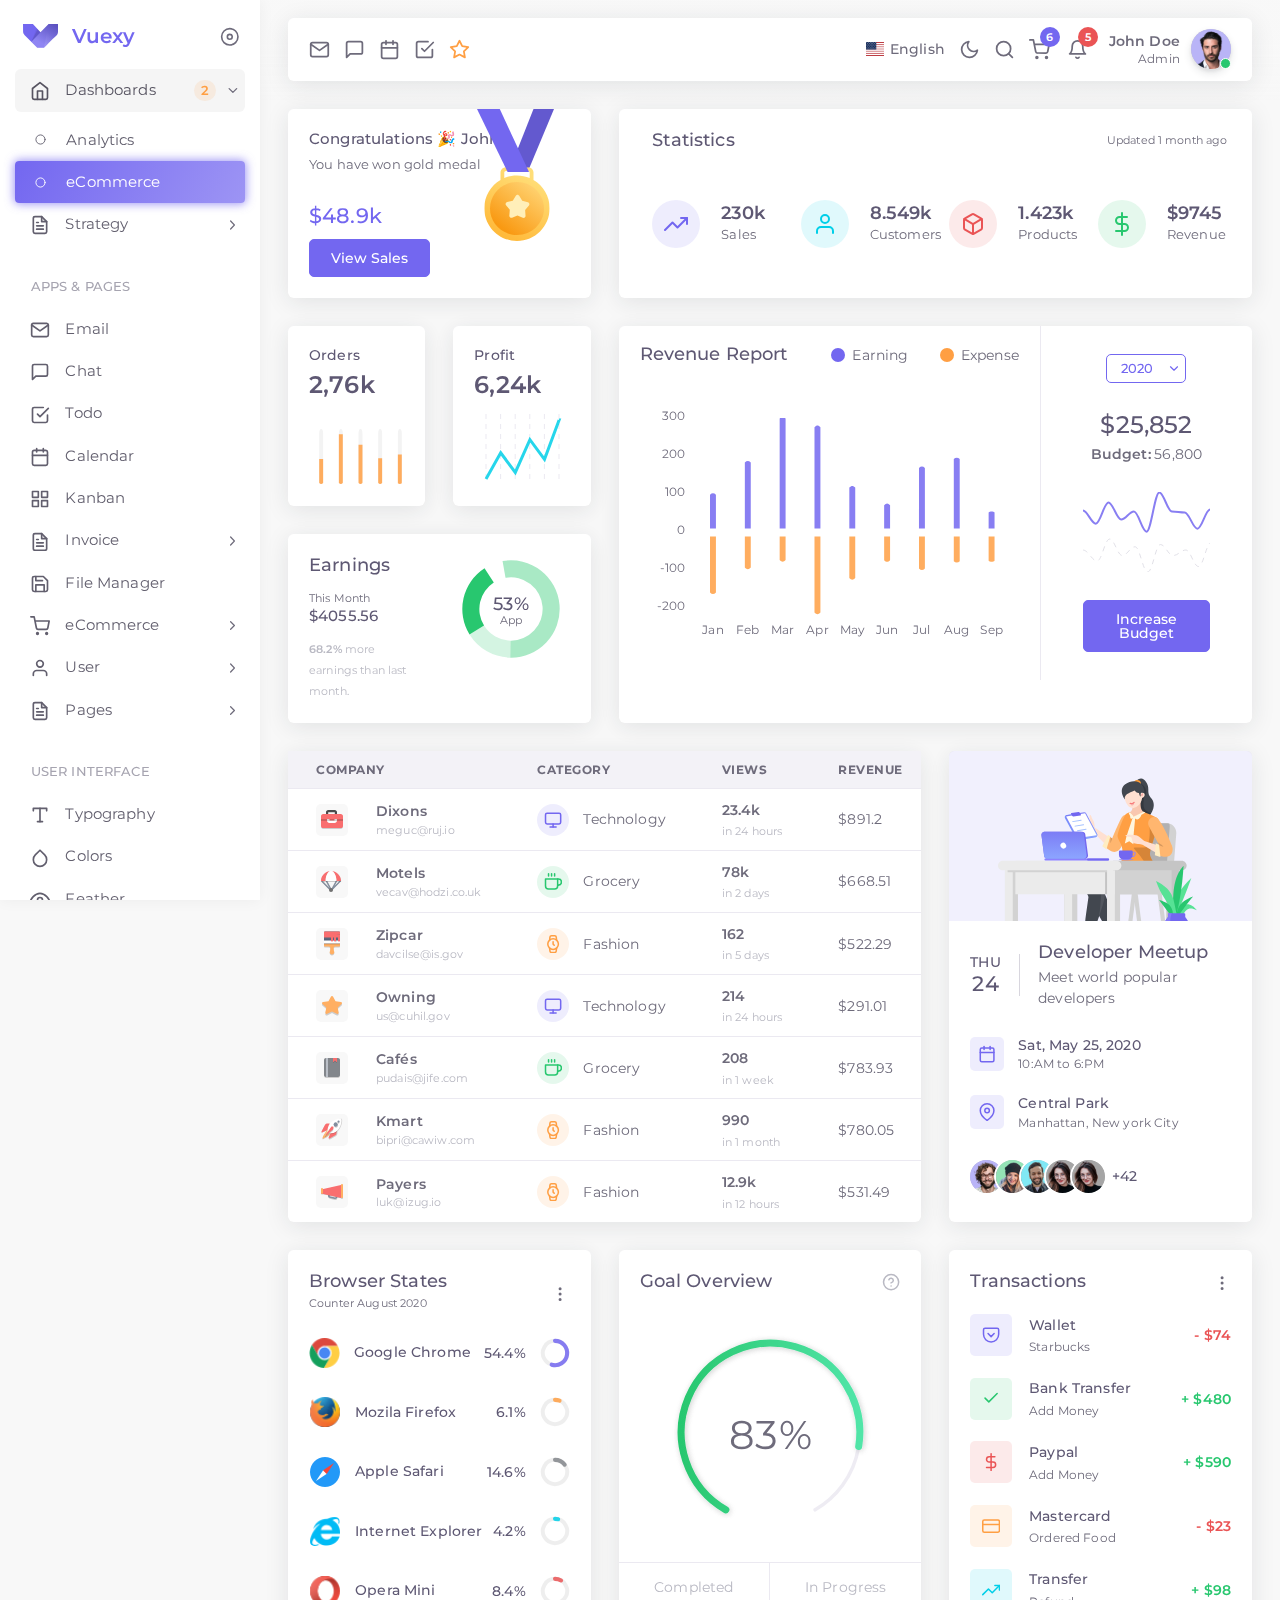
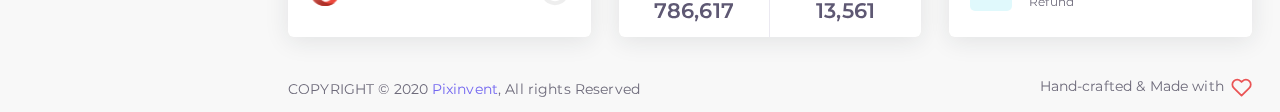
==== commit 11ca74ff: "Update index.html file" ====
--- a/index.html
+++ b/index.html
@@ -384,7 +384,7 @@
                 </li>
                 <!-- Start new pages -->
                 
-                
+
                 <!-- <li class=" navigation-header">
                     <span data-i18n="Strategy">Strategy</span>
                     <i data-feather="more-horizontal"></i>
@@ -623,11 +623,6 @@
                         </li>
                     </ul>
                 </li>
-
-
-
-                <!-- kdnklncsa -->
-
 
 
                 <!-- End new pages -->
